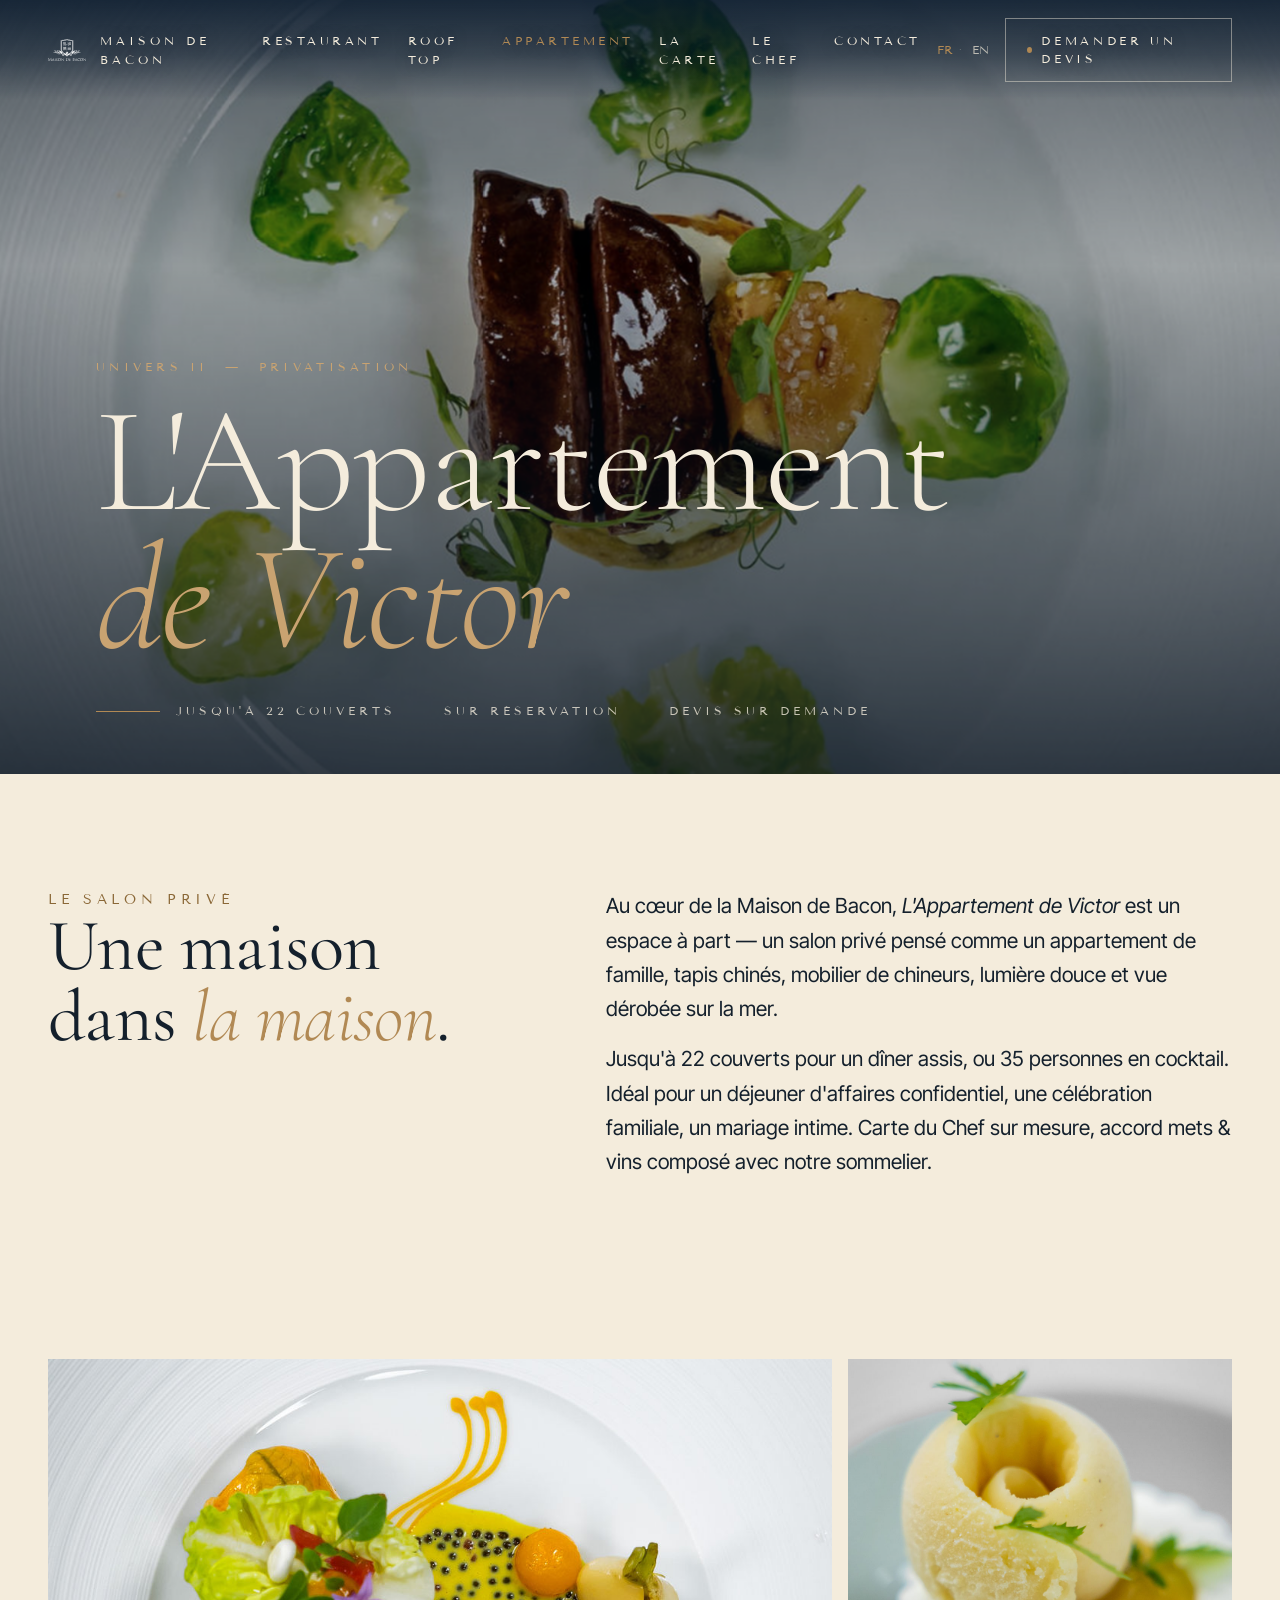
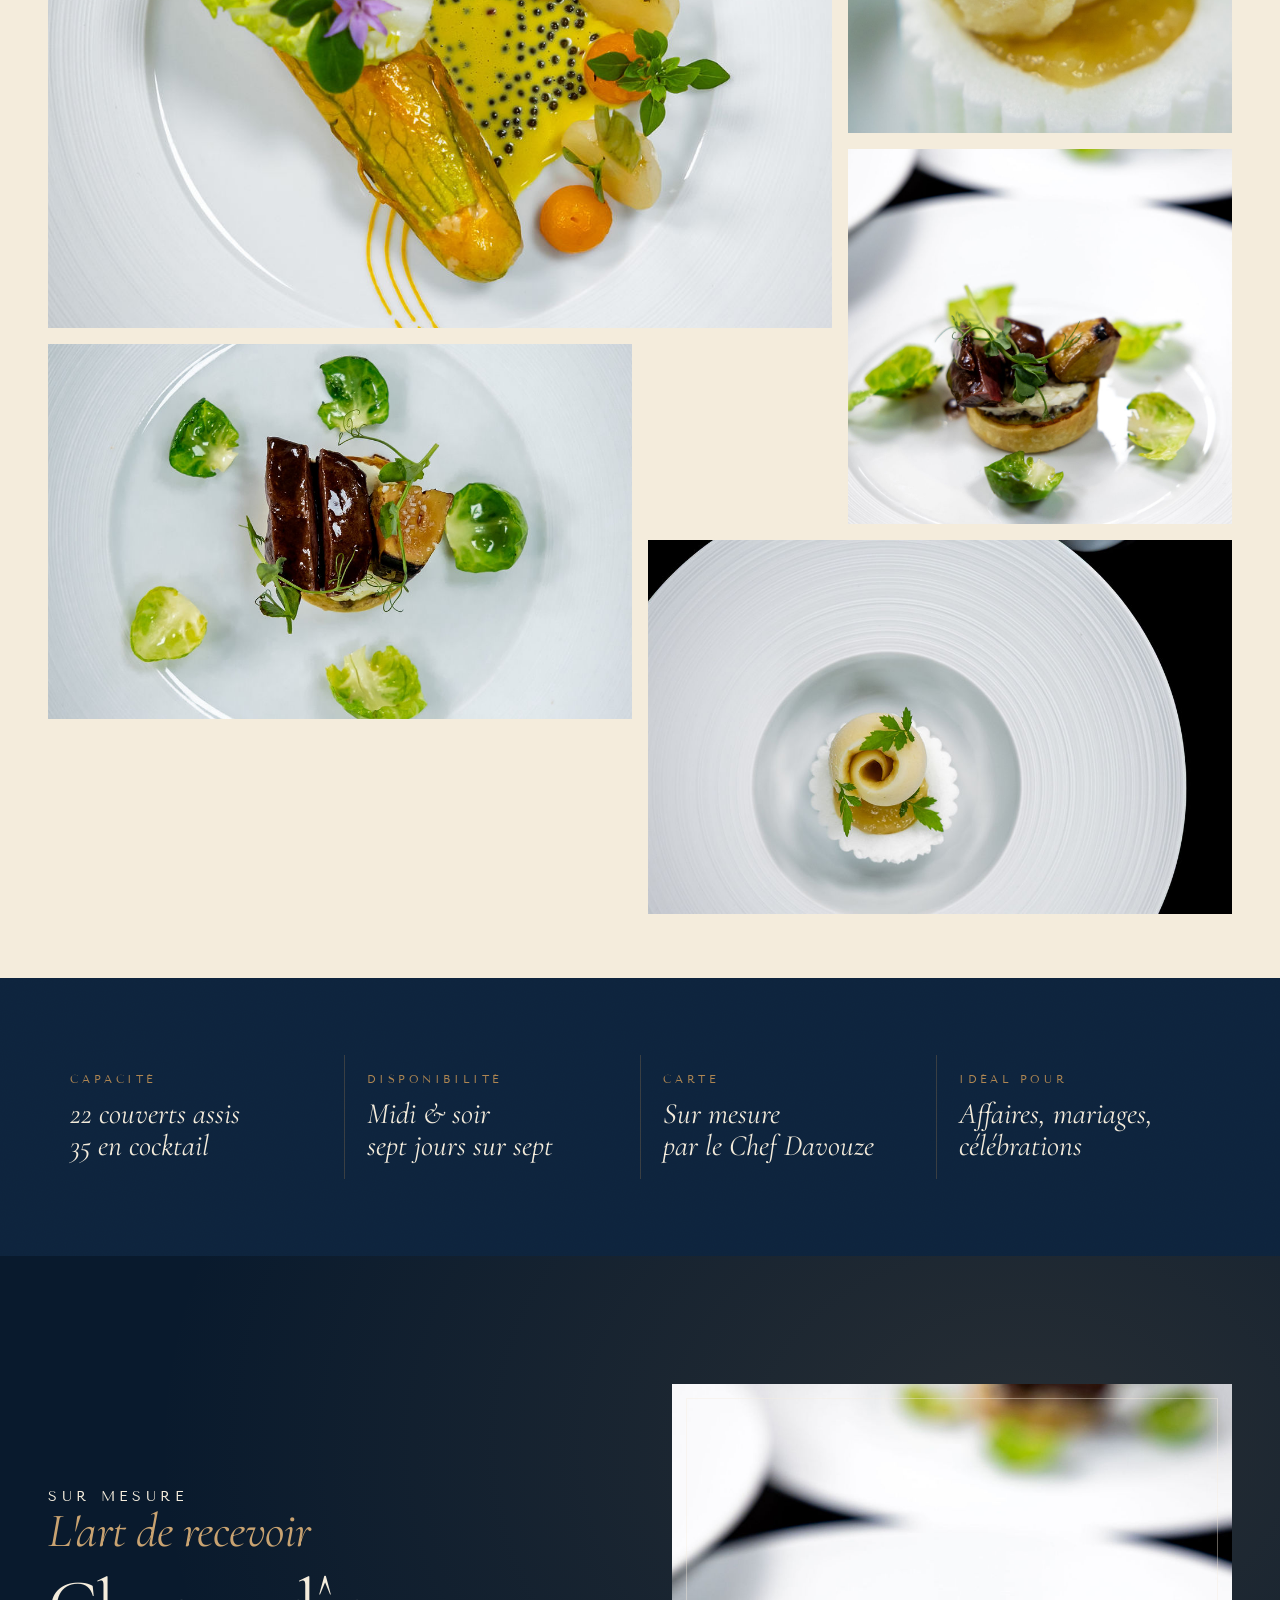
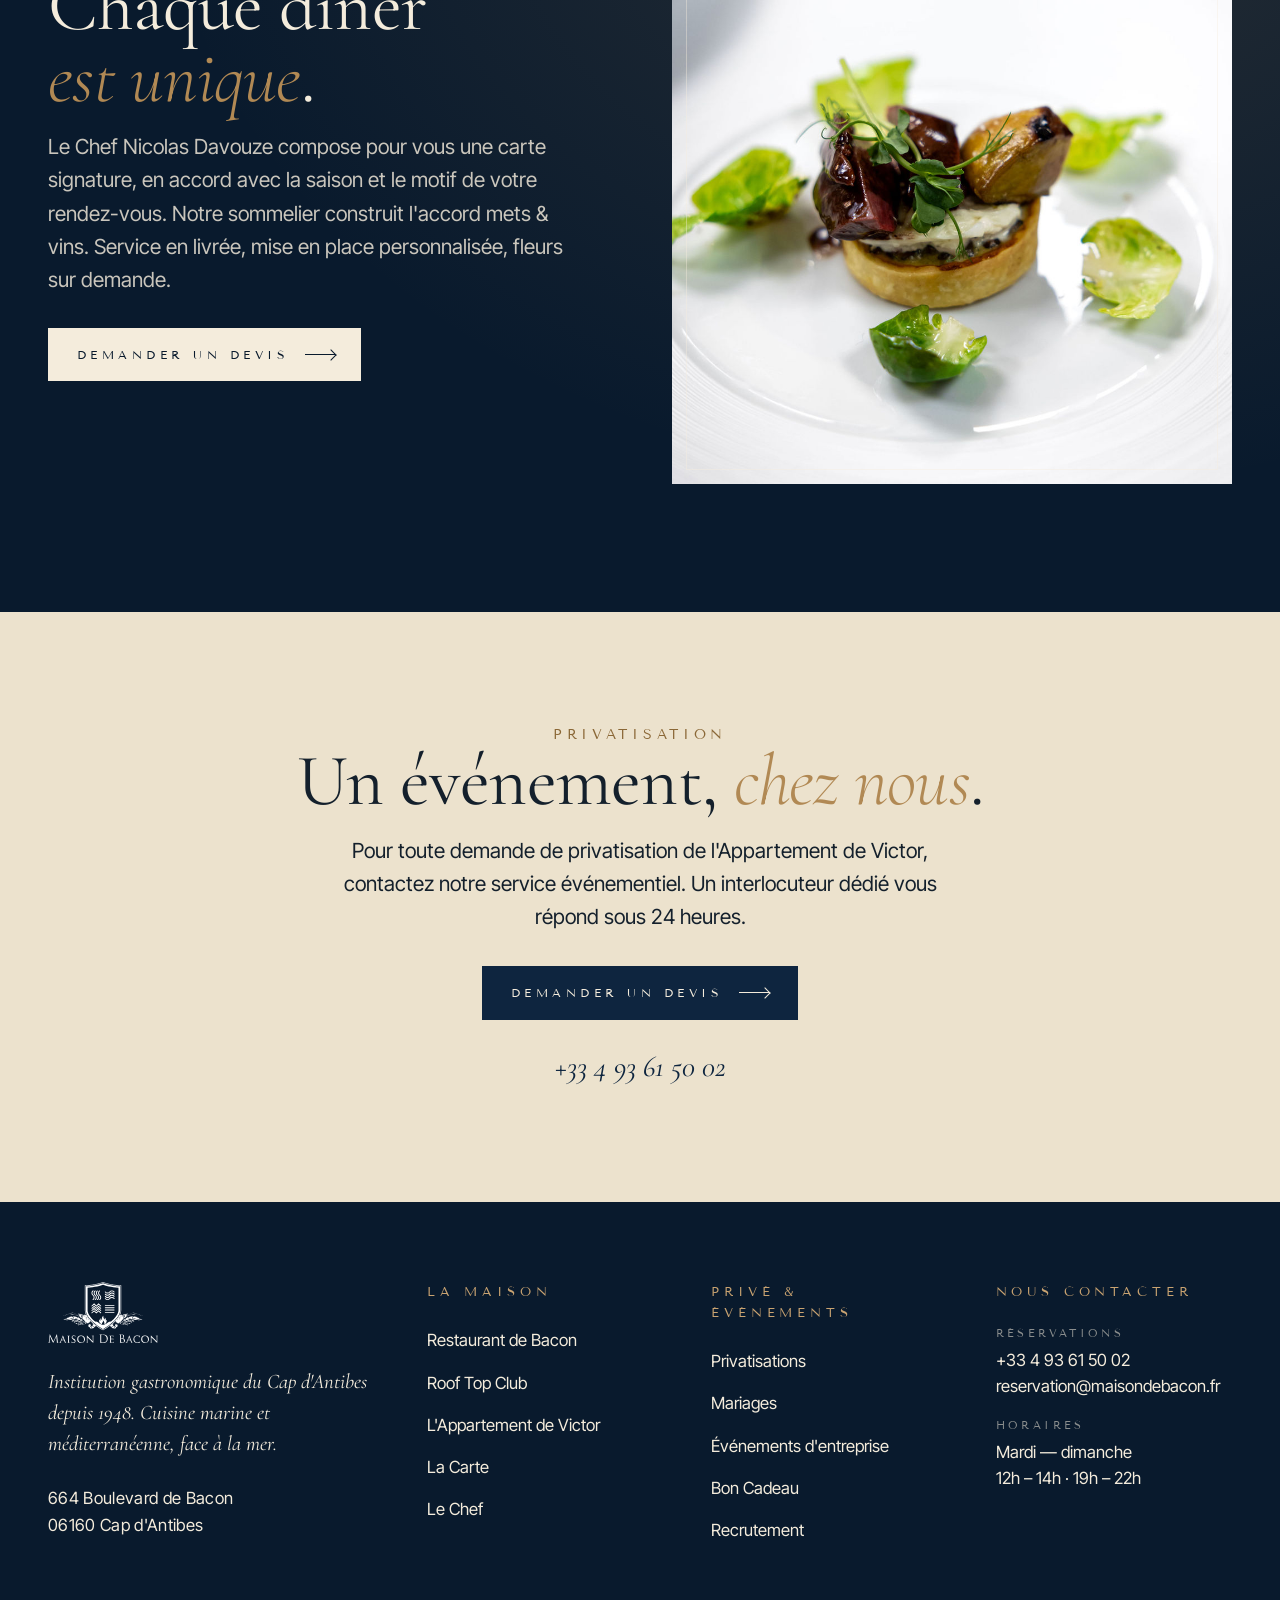
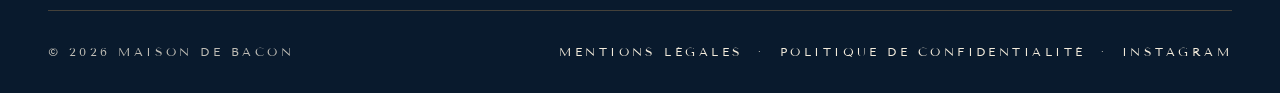
==== appartement.html @ a75fdb64 "Initial commit: Maison de Bacon redesign prototype Five-page static prototype built for the rebuild " ====
<!doctype html>
<html lang="fr">
<head>
<meta charset="utf-8">
<meta name="viewport" content="width=device-width, initial-scale=1, viewport-fit=cover">
<title>L'Appartement de Victor — Salon privé · Maison de Bacon · Cap d'Antibes</title>
<meta name="description" content="L'Appartement de Victor. Salon privé de la Maison de Bacon, jusqu'à 22 couverts. Privatisation pour dîners d'affaires, célébrations familiales, mariages intimes. Cap d'Antibes.">
<meta name="theme-color" content="#091a2d">

<link rel="canonical" href="https://maisondebacon.fr/lappartement-de-victor/">

<!-- Schema -->
<script type="application/ld+json">
{
  "@context": "https://schema.org",
  "@type": "EventVenue",
  "name": "L'Appartement de Victor",
  "parentOrganization": { "@type": "Restaurant", "name": "Maison de Bacon" },
  "description": "Salon privé de la Maison de Bacon, jusqu'à 22 couverts.",
  "address": {
    "@type": "PostalAddress",
    "streetAddress": "664 Boulevard de Bacon",
    "addressLocality": "Antibes", "postalCode": "06160", "addressCountry": "FR"
  },
  "telephone": "+33 4 93 61 50 02",
  "url": "https://maisondebacon.fr/lappartement-de-victor/",
  "image": ["https://maisondebacon.fr/assets/img/boyron-3.jpg"],
  "maximumAttendeeCapacity": 22
}
</script>

<link rel="preload" as="image" href="assets/img/boyron-3.jpg" fetchpriority="high">
<link rel="preconnect" href="https://fonts.googleapis.com">
<link rel="preconnect" href="https://fonts.gstatic.com" crossorigin>
<link rel="stylesheet" href="styles.css?v=10">
</head>

<body>

<a class="skip-link" href="#main">Aller au contenu</a>

<header class="nav" data-nav>
  <a href="index.html" class="nav__brand" aria-label="Maison de Bacon — accueil">
    <img src="assets/img/logo-white.svg" alt="" width="38" height="22">
    <span class="nav__brand-mark">Maison de Bacon</span>
  </a>
  <nav class="nav__menu" aria-label="Navigation principale">
    <a href="restaurant.html">Restaurant</a>
    <a href="rooftop.html">Roof Top</a>
    <a href="appartement.html" aria-current="page" style="color:var(--gold)">Appartement</a>
    <a href="menu.html">La Carte</a>
    <a href="index.html#chef">Le Chef</a>
    <a href="index.html#contact">Contact</a>
  </nav>
  <div style="display:flex;align-items:center;gap:1rem;">
    <div class="nav__lang" role="group" aria-label="Langue">
      <button aria-current="true">FR</button><span>·</span><button>EN</button>
    </div>
    <a href="#reserver" class="nav__cta">Demander un devis</a>
    <button class="nav__burger" data-burger aria-label="Ouvrir le menu" aria-expanded="false">
      <span></span><span></span><span></span>
    </button>
  </div>
</header>

<aside class="mobile-panel" data-mobile-panel aria-hidden="true">
  <div class="mobile-panel__head">
    <img src="assets/img/logo-white.svg" alt="Maison de Bacon" width="56">
    <button class="mobile-panel__close" data-mobile-close aria-label="Fermer">Fermer ✕</button>
  </div>
  <nav class="mobile-panel__menu">
    <a href="restaurant.html">Restaurant</a>
    <a href="rooftop.html">Roof Top</a>
    <a href="appartement.html">Appartement</a>
    <a href="menu.html">La Carte</a>
    <a href="index.html#chef">Le Chef</a>
    <a href="index.html#contact">Contact</a>
  </nav>
  <div class="mobile-panel__foot">
    664 Bd de Bacon · Cap d'Antibes<br>
    <a href="tel:+33493615002">+33 4 93 61 50 02</a>
  </div>
</aside>

<main id="main">

<!-- ============================================================
     VENUE HERO
     ============================================================ -->
<section class="venue-hero">
  <div class="venue-hero__media" style="background-image:url('assets/img/boyron-3.jpg')" role="presentation"></div>

  <div class="wrap venue-hero__inner">
    <p class="venue-hero__index reveal">Univers II &nbsp;—&nbsp; Privatisation</p>
    <h1 class="venue-hero__title reveal reveal--delay-1">
      L'Appartement<br><em>de Victor</em>
    </h1>
    <div class="venue-hero__row reveal reveal--delay-2">
      <span><span class="rule" aria-hidden="true"></span>&nbsp; Jusqu'à 22 couverts</span>
      <span>Sur réservation</span>
      <span>Devis sur demande</span>
    </div>
  </div>
</section>

<!-- ============================================================
     VENUE INTRO
     ============================================================ -->
<section class="venue-intro">
  <div class="wrap">
    <div class="venue-intro__grid">
      <div class="reveal">
        <p class="eyebrow">Le salon privé</p>
        <h2 class="venue-intro__title display">
          Une maison<br>dans <em>la maison</em>.
        </h2>
      </div>
      <div class="venue-intro__copy reveal reveal--delay-1">
        <p>
          Au cœur de la Maison de Bacon, <em>L'Appartement de Victor</em> est un
          espace à part — un salon privé pensé comme un appartement de famille,
          tapis chinés, mobilier de chineurs, lumière douce et vue dérobée sur
          la mer.
        </p>
        <p>
          Jusqu'à 22 couverts pour un dîner assis, ou 35 personnes en cocktail.
          Idéal pour un déjeuner d'affaires confidentiel, une célébration
          familiale, un mariage intime. Carte du Chef sur mesure, accord mets &amp;
          vins composé avec notre sommelier.
        </p>
      </div>
    </div>
  </div>
</section>

<!-- ============================================================
     GALLERY
     ============================================================ -->
<section class="venue-gallery">
  <div class="wrap">
    <div class="venue-gallery__grid">
      <figure class="g-1 reveal">
        <img src="assets/img/boyron-2.jpg" alt="Salon privé — table dressée" loading="lazy">
      </figure>
      <figure class="g-2 reveal reveal--delay-1">
        <img src="assets/img/boyron-6.jpg" alt="Détail de service" loading="lazy">
      </figure>
      <figure class="g-3 reveal reveal--delay-2">
        <img src="assets/img/boyron-4.jpg" alt="Dressage signature" loading="lazy">
      </figure>
      <figure class="g-4 reveal reveal--delay-1">
        <img src="assets/img/boyron-3.jpg" alt="Salle de l'Appartement de Victor" loading="lazy">
      </figure>
      <figure class="g-5 reveal reveal--delay-2">
        <img src="assets/img/boyron-5.jpg" alt="Détail de table" loading="lazy">
      </figure>
    </div>
  </div>
</section>

<!-- ============================================================
     FACTS
     ============================================================ -->
<section class="venue-facts grain">
  <div class="wrap">
    <div class="venue-facts__grid">
      <div class="fact reveal">
        <p class="fact__label">Capacité</p>
        <p class="fact__value">22 couverts assis<br>35 en cocktail</p>
      </div>
      <div class="fact reveal reveal--delay-1">
        <p class="fact__label">Disponibilité</p>
        <p class="fact__value">Midi &amp; soir<br>sept jours sur sept</p>
      </div>
      <div class="fact reveal reveal--delay-2">
        <p class="fact__label">Carte</p>
        <p class="fact__value">Sur mesure<br>par le Chef Davouze</p>
      </div>
      <div class="fact reveal reveal--delay-3">
        <p class="fact__label">Idéal pour</p>
        <p class="fact__value">Affaires, mariages,<br>célébrations</p>
      </div>
    </div>
  </div>
</section>

<!-- ============================================================
     EDITORIAL — services privés
     ============================================================ -->
<section class="event section-pad">
  <div class="wrap event__inner">
    <div class="reveal">
      <p class="eyebrow eyebrow--cream">Sur mesure</p>
      <p class="event__date display">L'art de recevoir</p>
      <h2 class="event__title display">
        Chaque dîner<br><em>est unique</em>.
      </h2>
      <p class="event__lede">
        Le Chef Nicolas Davouze compose pour vous une carte signature, en accord
        avec la saison et le motif de votre rendez-vous. Notre sommelier construit
        l'accord mets &amp; vins. Service en livrée, mise en place personnalisée,
        fleurs sur demande.
      </p>
      <p style="margin-top:2rem">
        <a href="#reserver" class="hero__cta" style="background:var(--cream); color:var(--navy-deep)">
          Demander un devis
          <span class="hero__cta-arrow"></span>
        </a>
      </p>
    </div>
    <figure class="event__media reveal reveal--delay-2">
      <img src="assets/img/boyron-4.jpg" alt="Service signature de l'Appartement de Victor" loading="lazy">
    </figure>
  </div>
</section>

<!-- ============================================================
     RESERVE / EVENT
     ============================================================ -->
<section class="book" id="reserver">
  <div class="wrap reveal">
    <p class="eyebrow">Privatisation</p>
    <h2 class="book__title display">Un événement, <em>chez nous</em>.</h2>
    <p class="book__lede">
      Pour toute demande de privatisation de l'Appartement de Victor, contactez
      notre service événementiel. Un interlocuteur dédié vous répond sous 24 heures.
    </p>
    <a class="book__cta" href="mailto:event@maisondebacon.fr">
      Demander un devis
      <span class="hero__cta-arrow"></span>
    </a>
    <p class="book__phone"><a href="tel:+33493615002">+33 4 93 61 50 02</a></p>
  </div>
</section>

</main>

<footer class="footer">
  <div class="wrap">
    <div class="footer__top">
      <div class="footer__brand">
        <img src="assets/img/logo-white.svg" alt="Maison de Bacon">
        <p class="footer__intro">
          Institution gastronomique du Cap d'Antibes depuis 1948.
          Cuisine marine et méditerranéenne, face à la mer.
        </p>
        <address class="footer__brand-address">
          664 Boulevard de Bacon<br>
          06160 Cap d'Antibes
        </address>
      </div>
      <div>
        <p class="footer__h">La Maison</p>
        <ul class="footer__list">
          <li><a href="restaurant.html">Restaurant de Bacon</a></li>
          <li><a href="rooftop.html">Roof Top Club</a></li>
          <li><a href="appartement.html">L'Appartement de Victor</a></li>
          <li><a href="menu.html">La Carte</a></li>
          <li><a href="index.html#chef">Le Chef</a></li>
        </ul>
      </div>
      <div>
        <p class="footer__h">Privé &amp; Événements</p>
        <ul class="footer__list">
          <li><a href="appartement.html">Privatisations</a></li>
          <li><a href="appartement.html">Mariages</a></li>
          <li><a href="appartement.html">Événements d'entreprise</a></li>
          <li><a href="#">Bon Cadeau</a></li>
          <li><a href="#">Recrutement</a></li>
        </ul>
      </div>
      <div class="footer__contact">
        <p class="footer__h">Nous Contacter</p>
        <div class="footer__contact-row">
          <p class="footer__contact-label">Réservations</p>
          <p class="footer__contact-value">
            <a href="tel:+33493615002">+33 4 93 61 50 02</a><br>
            <a href="mailto:reservation@maisondebacon.fr">reservation@maisondebacon.fr</a>
          </p>
        </div>
        <div class="footer__contact-row">
          <p class="footer__contact-label">Horaires</p>
          <p class="footer__contact-value">Mardi — dimanche<br>12h – 14h · 19h – 22h</p>
        </div>
      </div>
    </div>
    <div class="footer__bottom">
      <span>© <span data-year>2026</span> Maison de Bacon</span>
      <span>
        <a href="#">Mentions légales</a> &nbsp;·&nbsp;
        <a href="#">Politique de confidentialité</a> &nbsp;·&nbsp;
        <a href="https://www.instagram.com/maisondebacon/" target="_blank" rel="noopener">Instagram</a>
      </span>
    </div>
  </div>
</footer>

<script src="app.js" defer></script>
</body>
</html>
---- styles.css ----
/* ============================================================
   Maison de Bacon — redesign prototype
   Design language: Mediterranean grand-hotel editorial.
   Pulled directly from the heraldic logo:
   navy field, brass-gold heraldic line-art, cream paper,
   coral-rouge accent borrowed from the Provençal sun.
   ============================================================ */

@import url("https://fonts.googleapis.com/css2?family=Cormorant+Garamond:ital,wght@0,300;0,400;0,500;0,600;1,300;1,400;1,500&family=Tenor+Sans&family=Inter+Tight:wght@300;400;500;600&display=swap");

:root {
  /* palette */
  --navy:        #0e253f;        /* shield field */
  --navy-deep:   #091a2d;        /* nav, footer */
  --navy-soft:   #1a3656;        /* hover/borders */
  --cream:       #f4ecdc;        /* warm cream paper */
  --cream-warm:  #ece2cd;        /* slight ivory */
  --bone:        #e6dac0;        /* aged paper */
  --gold:        #b18954;        /* heraldic brass */
  --gold-bright: #c9a371;
  --gold-deep:   #8a6736;        /* darker — for use on cream backgrounds */
  --coral:       #b8463b;        /* sun-faded provençal red */
  --ink:         #14202c;
  --rule:        rgba(177, 137, 84, 0.32);
  --rule-soft:   rgba(177, 137, 84, 0.18);

  /* type */
  --display:    "Cormorant Garamond", "Times New Roman", serif;
  --eyebrow:    "Tenor Sans", "Optima", serif;
  --body:       "Inter Tight", "Helvetica Neue", system-ui, sans-serif;

  /* scale */
  --step--1: clamp(0.78rem, 0.74rem + 0.2vw, 0.86rem);
  --step-0:  clamp(0.95rem, 0.88rem + 0.3vw, 1.05rem);
  --step-1:  clamp(1.1rem, 1rem + 0.5vw, 1.3rem);
  --step-2:  clamp(1.4rem, 1.15rem + 1vw, 1.85rem);
  --step-3:  clamp(2rem, 1.5rem + 2vw, 3rem);
  --step-4:  clamp(2.6rem, 2rem + 3.2vw, 4.6rem);
  --step-5:  clamp(3.4rem, 2.5rem + 5vw, 7rem);
  --step-6:  clamp(4.5rem, 3rem + 8vw, 10rem);

  /* layout */
  --gutter: clamp(1.25rem, 4vw, 3rem);
  --maxw:   1320px;

  /* motion */
  --ease:   cubic-bezier(.2, .7, .2, 1);
}

/* ---------- reset ---------- */
*, *::before, *::after { box-sizing: border-box; }
* { margin: 0; padding: 0; }
html { -webkit-text-size-adjust: 100%; scroll-behavior: smooth; }
body {
  font-family: var(--body);
  font-weight: 400;
  font-size: var(--step-0);
  line-height: 1.55;
  color: var(--ink);
  background: var(--cream);
  -webkit-font-smoothing: antialiased;
  text-rendering: optimizeLegibility;
  overflow-x: hidden;
}
img, svg, video { display: block; max-width: 100%; height: auto; }
a { color: inherit; text-decoration: none; }
button { font: inherit; color: inherit; background: none; border: 0; cursor: pointer; }
ul, ol { list-style: none; }

/* selection */
::selection { background: var(--navy); color: var(--cream); }

/* ---------- helpers ---------- */
.wrap { width: 100%; max-width: var(--maxw); margin: 0 auto; padding-inline: var(--gutter); }
.eyebrow {
  font-family: var(--eyebrow);
  font-size: var(--step--1);
  letter-spacing: 0.34em;
  text-transform: uppercase;
  color: var(--gold-deep);
}
.eyebrow--cream { color: var(--cream); }
.display {
  font-family: var(--display);
  font-weight: 400;
  letter-spacing: -0.01em;
  line-height: 0.95;
}
.display em {
  font-style: italic;
  font-weight: 300;
  color: var(--gold);
}
.rule {
  width: 64px; height: 1px;
  background: var(--gold);
  display: inline-block;
  vertical-align: middle;
}
.skip-link {
  position: absolute; left: -9999px;
  padding: 0.5rem 1rem;
  background: var(--navy); color: var(--cream);
}
.skip-link:focus { left: 1rem; top: 1rem; z-index: 999; }

/* paper grain & subtle vignette behind dark sections */
.grain { position: relative; }
.grain::before {
  content: ""; position: absolute; inset: 0;
  background-image: url("data:image/svg+xml;utf8,<svg xmlns='http://www.w3.org/2000/svg' width='240' height='240'><filter id='n'><feTurbulence type='fractalNoise' baseFrequency='0.9' numOctaves='2' stitchTiles='stitch'/><feColorMatrix values='0 0 0 0 0  0 0 0 0 0  0 0 0 0 0  0 0 0 0.55 0'/></filter><rect width='100%' height='100%' filter='url(%23n)' opacity='0.45'/></svg>");
  opacity: 0.18; pointer-events: none; mix-blend-mode: overlay;
}

/* ============================================================
   NAV
   ============================================================ */
.nav {
  position: fixed; inset: 0 0 auto 0; z-index: 50;
  display: flex; align-items: center; justify-content: space-between;
  padding: 1.1rem var(--gutter);
  color: var(--cream);
  text-shadow: 0 1px 14px rgba(9, 26, 45, 0.55);
  transition: background 0.45s var(--ease), backdrop-filter 0.45s var(--ease), padding 0.4s var(--ease);
}
.nav::before {
  content: ""; position: absolute; inset: 0; z-index: -1; pointer-events: none;
  background: linear-gradient(180deg, rgba(9, 26, 45, 0.78) 0%, rgba(9, 26, 45, 0.45) 55%, rgba(9, 26, 45, 0) 100%);
  transition: opacity 0.45s var(--ease);
}
.nav.is-scrolled {
  background: rgba(9, 26, 45, 0.92);
  backdrop-filter: saturate(140%) blur(8px);
  padding-block: 0.7rem;
  border-bottom: 1px solid rgba(177, 137, 84, 0.25);
  text-shadow: none;
}
.nav.is-scrolled::before { opacity: 0; }
.nav__brand {
  display: flex; align-items: center; gap: 0.85rem;
  letter-spacing: 0.32em;
  font-family: var(--eyebrow);
  font-size: 0.78rem;
  text-transform: uppercase;
}
.nav__brand img { width: 38px; height: auto; }
.nav__brand-mark { display: none; }
@media (min-width: 720px) { .nav__brand-mark { display: inline; } }
.nav__menu {
  display: none; gap: clamp(1.2rem, 2vw, 2rem);
  font-family: var(--eyebrow); font-size: 0.78rem;
  letter-spacing: 0.28em; text-transform: uppercase;
}
@media (min-width: 980px) { .nav__menu { display: flex; } }
.nav__menu a {
  position: relative; padding-block: 4px;
  transition: color 0.3s var(--ease);
}
.nav__menu a::after {
  content: ""; position: absolute; left: 50%; bottom: -2px;
  width: 0; height: 1px; background: var(--gold);
  transition: width 0.4s var(--ease), left 0.4s var(--ease);
}
.nav__menu a:hover { color: var(--gold-bright); }
.nav__menu a:hover::after { width: 100%; left: 0; }

.nav__cta {
  display: inline-flex; align-items: center; gap: 0.6rem;
  font-family: var(--eyebrow);
  font-size: 0.72rem;
  letter-spacing: 0.32em; text-transform: uppercase;
  padding: 0.85rem 1.3rem;
  border: 1px solid rgba(244, 236, 220, 0.45);
  color: var(--cream);
  transition: background 0.4s var(--ease), color 0.4s var(--ease), border-color 0.4s var(--ease);
}
.nav__cta::before {
  content: ""; display: inline-block; width: 6px; height: 6px;
  border-radius: 50%; background: var(--gold);
}
.nav__cta:hover { background: var(--gold); color: var(--navy-deep); border-color: var(--gold); }
.nav__cta:hover::before { background: var(--navy-deep); }

.nav__lang {
  display: none; gap: 0.4rem; align-items: center;
  font-family: var(--eyebrow); font-size: 0.72rem;
  letter-spacing: 0.28em; text-transform: uppercase;
  margin-left: 1rem; color: rgba(244,236,220,.7);
}
@media (min-width: 1100px) { .nav__lang { display: flex; } }
.nav__lang button { color: inherit; }
.nav__lang button[aria-current="true"] { color: var(--gold); }
.nav__lang span { opacity: 0.4; }

.nav__burger {
  display: inline-flex; flex-direction: column; gap: 5px;
  width: 28px; padding: 6px;
}
@media (min-width: 980px) { .nav__burger { display: none; } }
.nav__burger span { width: 100%; height: 1px; background: currentColor; }

/* ============================================================
   HERO
   ============================================================ */
.hero {
  position: relative;
  min-height: 100vh; min-height: 100svh;
  background: var(--navy-deep);
  color: var(--cream);
  overflow: hidden;
  display: flex; flex-direction: column; justify-content: flex-end;
  padding: 0 var(--gutter) clamp(2rem, 6vh, 5rem);
}
.hero__media {
  position: absolute; inset: 0;
  background-image: url("assets/img/hero-terrace.jpg");
  background-size: cover;
  background-position: center 40%;
  filter: saturate(0.92) contrast(1.02) brightness(0.78);
  transform: scale(1.06);
  animation: heroBreath 18s var(--ease) both;
}
.hero__media::after {
  content: ""; position: absolute; inset: 0;
  background:
    linear-gradient(180deg, rgba(9,26,45,0.55) 0%, rgba(9,26,45,0.05) 28%, rgba(9,26,45,0.0) 50%, rgba(9,26,45,0.65) 100%),
    linear-gradient(90deg, rgba(9,26,45,0.5), rgba(9,26,45,0));
}
@keyframes heroBreath { from { transform: scale(1.16); } to { transform: scale(1.04); } }

.hero__topline {
  position: absolute; top: clamp(6rem, 14vh, 9rem); left: var(--gutter); right: var(--gutter);
  display: flex; align-items: center; justify-content: space-between;
  font-family: var(--eyebrow);
  font-size: 0.72rem; letter-spacing: 0.34em; text-transform: uppercase;
  color: rgba(244,236,220,0.7);
}
.hero__topline span { display: inline-flex; align-items: center; gap: 0.7rem; }
.hero__topline-dot { width: 6px; height: 6px; border-radius: 50%; background: var(--gold); }

.hero__inner {
  position: relative; z-index: 2;
  display: grid;
  gap: clamp(2rem, 6vh, 4rem);
  padding-bottom: clamp(2rem, 8vh, 6rem);
}
.hero__shield {
  position: absolute; top: 50%; left: 50%;
  transform: translate(-50%, -55%);
  width: clamp(200px, 28vw, 360px);
  opacity: 0.18; pointer-events: none;
  mix-blend-mode: screen;
}
.hero__title {
  font-family: var(--display);
  font-weight: 300;
  font-size: var(--step-6);
  line-height: 0.92;
  letter-spacing: -0.015em;
  max-width: 14ch;
}
.hero__title em {
  font-style: italic; font-weight: 300; color: var(--gold-bright);
  display: block;
}
.hero__tagline {
  display: flex; flex-wrap: wrap; align-items: center; gap: 0.9rem;
  font-family: var(--eyebrow);
  font-size: var(--step--1);
  letter-spacing: 0.32em; text-transform: uppercase;
  color: var(--cream);
}
.hero__bottom {
  display: grid; gap: 2rem;
  grid-template-columns: 1fr;
  align-items: end;
}
@media (min-width: 820px) {
  .hero__bottom { grid-template-columns: 1fr auto; }
}
.hero__lede {
  max-width: 36ch;
  font-family: var(--display);
  font-style: italic;
  font-weight: 300;
  font-size: var(--step-1);
  line-height: 1.45;
  color: rgba(244, 236, 220, 0.86);
}
.hero__cta {
  display: inline-flex; align-items: center; gap: 1rem;
  padding: 1.05rem 1.6rem 1.05rem 1.8rem;
  background: var(--gold);
  color: var(--navy-deep);
  font-family: var(--eyebrow);
  font-size: 0.78rem; letter-spacing: 0.36em; text-transform: uppercase;
  position: relative; isolation: isolate;
  transition: transform 0.5s var(--ease);
}
.hero__cta::before {
  content: ""; position: absolute; inset: 0; background: var(--cream);
  z-index: -1; transform: scaleX(0); transform-origin: right center;
  transition: transform 0.55s var(--ease);
}
.hero__cta:hover { transform: translateY(-2px); }
.hero__cta:hover::before { transform: scaleX(1); transform-origin: left center; }
.hero__cta-arrow {
  width: 30px; height: 1px; background: currentColor; position: relative;
}
.hero__cta-arrow::after {
  content: ""; position: absolute; right: 0; top: -3px;
  width: 8px; height: 8px;
  border-top: 1px solid currentColor; border-right: 1px solid currentColor;
  transform: rotate(45deg);
}

.hero__scroll {
  position: absolute; bottom: 1.5rem; left: 50%;
  transform: translateX(-50%);
  font-family: var(--eyebrow); font-size: 0.68rem; letter-spacing: 0.4em;
  text-transform: uppercase; color: rgba(244,236,220,0.55);
  display: inline-flex; flex-direction: column; align-items: center; gap: 0.6rem;
}
.hero__scroll-line { width: 1px; height: 40px; background: currentColor; animation: scrollPulse 2.4s var(--ease) infinite; transform-origin: top; }
@keyframes scrollPulse { 0% { transform: scaleY(0); } 50% { transform: scaleY(1); } 100% { transform: scaleY(0); transform-origin: bottom; } }

/* ============================================================
   STAGGERED ENTRANCE
   ============================================================ */
.reveal { opacity: 0; transform: translateY(28px); transition: opacity 1s var(--ease), transform 1s var(--ease); }
.reveal.is-in { opacity: 1; transform: none; }
.reveal--delay-1 { transition-delay: 0.08s; }
.reveal--delay-2 { transition-delay: 0.18s; }
.reveal--delay-3 { transition-delay: 0.28s; }
.reveal--delay-4 { transition-delay: 0.38s; }

/* ============================================================
   SECTION SHELL & DECOR
   ============================================================ */
section { position: relative; }
.section-pad { padding-block: clamp(4rem, 10vw, 9rem); }
.section-pad--tight { padding-block: clamp(3rem, 7vw, 6rem); }

.section-head {
  display: grid; gap: 1.4rem;
  grid-template-columns: 1fr;
  margin-bottom: clamp(2rem, 5vw, 4rem);
}
@media (min-width: 880px) {
  .section-head { grid-template-columns: 1fr 1.6fr; gap: 3rem; align-items: end; }
}
.section-head__title {
  font-family: var(--display);
  font-weight: 400;
  font-size: var(--step-4);
  line-height: 1;
  letter-spacing: -0.012em;
  color: var(--navy);
}
.section-head__title em { font-style: italic; font-weight: 300; color: var(--gold); }
.section-head__lede {
  max-width: 50ch;
  color: var(--ink);
  font-size: var(--step-1);
  line-height: 1.55;
}
.section-head__lede em { font-style: italic; color: var(--gold); }

/* heraldic divider — used between sections */
.divider {
  display: flex; align-items: center; justify-content: center;
  gap: 1.2rem;
  margin: 0 auto;
  color: var(--gold);
  opacity: 0.85;
}
.divider::before, .divider::after {
  content: ""; height: 1px; flex: 1; max-width: 220px;
  background: linear-gradient(90deg, transparent, currentColor 60%, transparent);
}
.divider svg { width: 36px; height: auto; }

/* ============================================================
   PROLOGUE / INTRO BLOCK
   ============================================================ */
.prologue { background: var(--cream); color: var(--navy); }
.prologue__grid {
  display: grid;
  gap: clamp(2rem, 6vw, 5rem);
  grid-template-columns: 1fr;
}
@media (min-width: 980px) {
  .prologue__grid { grid-template-columns: 1.05fr 1fr; align-items: center; }
}
.prologue__copy { max-width: 56ch; }
.prologue__copy p {
  font-size: var(--step-1);
  line-height: 1.65;
  color: rgba(20, 32, 44, 0.86);
  margin-block: 1rem;
}
.prologue__copy p:first-of-type::first-letter {
  font-family: var(--display);
  font-style: italic;
  font-weight: 400;
  font-size: 4.4em;
  float: left;
  line-height: 0.85;
  padding: 0.18em 0.18em 0 0;
  color: var(--gold);
}
.prologue__media {
  position: relative;
  aspect-ratio: 4 / 5;
  overflow: hidden;
}
.prologue__media img {
  width: 100%; height: 100%; object-fit: cover;
  transition: transform 1.4s var(--ease);
}
.prologue__media:hover img { transform: scale(1.04); }
.prologue__media::before {
  content: ""; position: absolute; inset: 14px;
  border: 1px solid rgba(244, 236, 220, 0.55);
  z-index: 2; pointer-events: none;
}
.prologue__caption {
  position: absolute; left: 18px; bottom: 18px; z-index: 3;
  background: rgba(14, 37, 63, 0.78);
  color: var(--cream);
  padding: 0.55rem 0.85rem;
  font-family: var(--eyebrow);
  font-size: 0.7rem; letter-spacing: 0.3em; text-transform: uppercase;
}
.prologue__stats {
  margin-top: 2rem;
  display: grid; grid-template-columns: repeat(3, 1fr);
  border-top: 1px solid var(--rule);
}
.prologue__stat {
  padding: 1.5rem 0.5rem 0;
  border-right: 1px solid var(--rule);
}
.prologue__stat:last-child { border-right: 0; }
.prologue__stat-num {
  font-family: var(--display); font-style: italic;
  font-size: var(--step-3); line-height: 1; color: var(--gold);
}
.prologue__stat-label {
  margin-top: 0.4rem;
  font-family: var(--eyebrow);
  font-size: 0.7rem; letter-spacing: 0.28em; text-transform: uppercase;
  color: rgba(20,32,44,0.7);
}

/* ============================================================
   VENUES (three universes)
   ============================================================ */
.venues { background: var(--navy); color: var(--cream); }
.venues .section-head__title { color: var(--cream); }
.venues .section-head__lede { color: rgba(244,236,220,0.78); }

.venues__grid {
  display: grid;
  grid-template-columns: 1fr;
  gap: clamp(1.25rem, 2vw, 1.6rem);
}
@media (min-width: 760px) { .venues__grid { grid-template-columns: repeat(3, 1fr); } }

.venue-card {
  position: relative;
  display: block;
  aspect-ratio: 3 / 4;
  overflow: hidden;
  isolation: isolate;
  border: 1px solid rgba(177, 137, 84, 0.28);
  background: var(--navy-soft);
}
.venue-card__img {
  position: absolute; inset: 0;
  background-size: cover; background-position: center;
  filter: saturate(0.92) brightness(0.78);
  transform: scale(1.04);
  transition: transform 1.4s var(--ease), filter 0.6s var(--ease);
}
.venue-card:hover .venue-card__img { transform: scale(1.1); filter: saturate(1) brightness(0.85); }
.venue-card::before {
  content: ""; position: absolute; inset: 0; z-index: 1;
  background: linear-gradient(180deg, rgba(9,26,45,0.05) 0%, rgba(9,26,45,0.55) 60%, rgba(9,26,45,0.92) 100%);
}
.venue-card__inner {
  position: absolute; inset: 0; z-index: 2;
  display: flex; flex-direction: column; justify-content: space-between;
  padding: 1.3rem;
}
.venue-card__index {
  font-family: var(--eyebrow);
  font-size: 0.7rem; letter-spacing: 0.36em; text-transform: uppercase;
  color: var(--gold-bright);
}
.venue-card__title {
  font-family: var(--display);
  font-weight: 400;
  font-size: var(--step-3);
  line-height: 0.95;
  letter-spacing: -0.01em;
}
.venue-card__title em { font-style: italic; color: var(--gold-bright); }
.venue-card__sub {
  margin-top: 0.7rem;
  font-family: var(--eyebrow);
  font-size: 0.72rem; letter-spacing: 0.32em; text-transform: uppercase;
  color: rgba(244,236,220,0.7);
}
.venue-card__cta {
  margin-top: 1rem;
  display: inline-flex; align-items: center; gap: 0.55rem;
  font-family: var(--eyebrow);
  font-size: 0.72rem; letter-spacing: 0.32em; text-transform: uppercase;
  border-bottom: 1px solid var(--gold);
  padding-bottom: 4px; align-self: flex-start;
  transition: gap 0.4s var(--ease), color 0.4s var(--ease);
}
.venue-card:hover .venue-card__cta { gap: 1.1rem; color: var(--gold-bright); }

/* ============================================================
   CHEF
   ============================================================ */
.chef { background: var(--cream-warm); color: var(--navy); overflow: hidden; }
.chef__grid {
  display: grid; gap: clamp(2rem, 5vw, 4rem);
  grid-template-columns: 1fr;
  align-items: center;
}
@media (min-width: 880px) {
  .chef__grid { grid-template-columns: 0.95fr 1.05fr; }
}
.chef__media {
  position: relative;
  aspect-ratio: 4 / 5;
  background: var(--bone);
}
.chef__media img {
  width: 100%; height: 100%; object-fit: cover;
  filter: saturate(0.95) contrast(1.02);
}
.chef__media::after {
  content: ""; position: absolute; inset: 0;
  border: 1px solid var(--rule);
  transform: translate(20px, 20px);
  z-index: -1;
}
.chef__name {
  font-family: var(--display); font-weight: 400;
  font-size: var(--step-4); line-height: 0.95;
  letter-spacing: -0.012em;
}
.chef__name em { font-style: italic; color: var(--gold); }
.chef__role {
  margin-top: 0.6rem;
  font-family: var(--eyebrow);
  font-size: 0.78rem; letter-spacing: 0.32em; text-transform: uppercase;
  color: var(--gold);
}
.chef__copy { margin-top: 1.4rem; font-size: var(--step-1); line-height: 1.65; max-width: 50ch; }
.chef__copy p + p { margin-top: 1rem; }

.accolades {
  margin-top: 2rem; padding-top: 1.4rem;
  display: grid; grid-template-columns: repeat(2, 1fr); gap: 1.4rem;
  border-top: 1px solid var(--rule);
}
@media (min-width: 600px) { .accolades { grid-template-columns: repeat(4, 1fr); } }
.accolade__num {
  font-family: var(--display); font-style: italic;
  font-size: var(--step-3); line-height: 1; color: var(--gold);
}
.accolade__label {
  margin-top: 0.4rem;
  font-family: var(--eyebrow);
  font-size: 0.66rem; letter-spacing: 0.28em; text-transform: uppercase;
  color: rgba(20,32,44,0.72);
  line-height: 1.4;
}

/* ============================================================
   EVENT FEATURE STRIP
   ============================================================ */
.event {
  background: var(--navy-deep); color: var(--cream);
  position: relative; overflow: hidden;
}
.event::before {
  content: ""; position: absolute; inset: 0;
  background: radial-gradient(ellipse at 80% 20%, rgba(177, 137, 84, 0.18), transparent 60%);
  pointer-events: none;
}
.event__inner {
  display: grid; gap: clamp(2rem, 5vw, 4rem);
  grid-template-columns: 1fr;
  align-items: center;
  position: relative;
}
@media (min-width: 900px) { .event__inner { grid-template-columns: 1fr 1fr; } }
.event__date {
  font-family: var(--display); font-style: italic;
  font-size: var(--step-3); line-height: 1; color: var(--gold-bright);
}
.event__title {
  font-family: var(--display); font-weight: 400;
  font-size: var(--step-4); line-height: 0.98; letter-spacing: -0.01em;
  margin-block: 1rem;
}
.event__lede { color: rgba(244,236,220,0.82); font-size: var(--step-1); line-height: 1.6; max-width: 44ch; }
.event__price {
  margin-top: 1.6rem;
  display: inline-flex; align-items: baseline; gap: 1rem;
  font-family: var(--eyebrow);
  font-size: 0.78rem; letter-spacing: 0.34em; text-transform: uppercase;
  color: rgba(244,236,220,0.7);
}
.event__price b {
  font-family: var(--display); font-style: italic; font-weight: 400;
  font-size: var(--step-3); letter-spacing: 0; text-transform: none;
  color: var(--gold-bright);
}
.event__media { position: relative; aspect-ratio: 4 / 5; overflow: hidden; }
.event__media img { width: 100%; height: 100%; object-fit: cover; transform: scale(1.02); transition: transform 1.4s var(--ease); }
.event__media:hover img { transform: scale(1.1); }
.event__media::after { content: ""; position: absolute; inset: 14px; border: 1px solid rgba(244,236,220,0.4); }

/* ============================================================
   PRESS / ACCOLADE STRIP
   ============================================================ */
.press {
  background: var(--cream);
  border-block: 1px solid var(--rule);
}
.press__row {
  display: flex; flex-direction: column; align-items: center;
  gap: 1.4rem;
  text-align: center;
  font-family: var(--display); font-weight: 400;
  font-size: var(--step-2);
  color: var(--navy);
}
.press__row q { quotes: none; font-style: italic; }
.press__row .press__mark { color: var(--gold); font-style: italic; margin-inline: 0.35em; }
.press__row .press__by { font-style: normal; color: rgba(20, 32, 44, 0.6); }

/* ============================================================
   FOOTER
   ============================================================ */
.footer { background: var(--navy-deep); color: var(--cream); padding-block: 5rem 2rem; }
.footer__top {
  display: grid; gap: 3rem;
  grid-template-columns: 1fr;
  margin-bottom: 4rem;
}
@media (min-width: 760px) { .footer__top { grid-template-columns: 1.4fr 1fr 1fr 1fr; } }

.footer__brand img { width: 110px; opacity: 1; }
.footer__intro {
  margin-top: 1.4rem; max-width: 36ch;
  font-family: var(--display); font-style: italic; font-weight: 400;
  font-size: var(--step-1); line-height: 1.5;
  color: var(--cream);
}
.footer__brand-address {
  display: block;
  margin-top: 1.6rem;
  font-style: normal;
  font-size: var(--step-0);
  line-height: 1.6;
  color: var(--cream);
  letter-spacing: 0.02em;
}

.footer__h {
  font-family: var(--eyebrow);
  font-style: normal;
  font-size: 0.84rem; letter-spacing: 0.36em; text-transform: uppercase;
  color: var(--gold-bright); margin-bottom: 1.4rem;
}
.footer__list { display: grid; gap: 0.7rem; font-size: var(--step-0); color: var(--cream); font-weight: 400; }
.footer__list a {
  display: inline-block; padding-block: 2px;
  border-bottom: 1px solid transparent;
  color: var(--cream);
  transition: border-color 0.3s var(--ease), color 0.3s var(--ease);
}
.footer__list a:hover { border-color: var(--gold-bright); color: var(--gold-bright); }

.footer__contact { font-style: normal; }
.footer__contact-row { margin-bottom: 1.1rem; }
.footer__contact-row:last-child { margin-bottom: 0; }
.footer__contact-label {
  font-family: var(--eyebrow);
  font-size: 0.66rem;
  letter-spacing: 0.32em; text-transform: uppercase;
  color: rgba(244, 236, 220, 0.55);
  margin-bottom: 0.35rem;
}
.footer__contact-value {
  font-size: var(--step-0);
  line-height: 1.55;
  color: var(--cream);
}
.footer__contact-value a {
  color: var(--cream);
  border-bottom: 1px solid transparent;
  transition: color 0.3s var(--ease), border-color 0.3s var(--ease);
}
.footer__contact-value a:hover { color: var(--gold-bright); border-bottom-color: var(--gold-bright); }

.footer__bottom {
  display: flex; flex-wrap: wrap; align-items: center; justify-content: space-between;
  gap: 1rem;
  padding-top: 2rem;
  border-top: 1px solid rgba(177, 137, 84, 0.35);
  font-family: var(--eyebrow); font-size: 0.72rem; letter-spacing: 0.3em; text-transform: uppercase;
  color: rgba(244, 236, 220, 0.78);
}
.footer__bottom a { color: var(--cream); border-bottom: 1px solid transparent; transition: border-color 0.3s var(--ease); }
.footer__bottom a:hover { color: var(--gold-bright); border-color: var(--gold-bright); }

/* ============================================================
   PAGE-SPECIFIC: MENU (letterpress)
   ============================================================ */
.menu-hero {
  background: var(--navy-deep); color: var(--cream);
  padding: clamp(8rem, 18vw, 12rem) var(--gutter) clamp(3rem, 6vw, 5rem);
  position: relative; overflow: hidden;
}
.menu-hero::before {
  content: ""; position: absolute; inset: 0;
  background:
    radial-gradient(ellipse at 50% 0%, rgba(177,137,84,0.18), transparent 55%),
    linear-gradient(180deg, rgba(9, 26, 45, 0) 60%, rgba(9, 26, 45, 0.65));
  pointer-events: none;
}
.menu-hero__inner { position: relative; text-align: center; }
.menu-hero__eyebrow { color: var(--gold); }
.menu-hero__title {
  font-family: var(--display); font-weight: 300; font-style: italic;
  font-size: clamp(3rem, 7vw, 6rem); line-height: 1.05;
  margin: 1rem 0 0.6rem;
  color: var(--cream);
}
.menu-hero__sub {
  font-family: var(--eyebrow);
  font-size: 0.78rem; letter-spacing: 0.34em; text-transform: uppercase;
  color: rgba(244, 236, 220, 0.7);
}
.menu-hero__price {
  margin-top: 2.2rem;
  display: inline-flex; flex-direction: column; align-items: center; gap: 0.4rem;
}
.menu-hero__price b {
  font-family: var(--display); font-style: italic; font-weight: 400;
  font-size: var(--step-5); line-height: 1; color: var(--gold-bright);
}
.menu-hero__price span {
  font-family: var(--eyebrow);
  font-size: 0.7rem; letter-spacing: 0.32em; text-transform: uppercase;
  color: rgba(244, 236, 220, 0.6);
}

.menu-paper {
  background: var(--cream);
  padding-block: clamp(4rem, 8vw, 7rem);
  position: relative;
}
.menu-paper--top { padding-top: clamp(7rem, 14vw, 11rem); }

.menu-intro { text-align: center; margin-bottom: clamp(2rem, 5vw, 3rem); }
.menu-intro__title {
  margin-top: 0.8rem;
  font-family: var(--display); font-weight: 400;
  font-size: var(--step-4); line-height: 1;
  letter-spacing: -0.012em;
  color: var(--navy);
}

.menu-card__head { text-align: center; margin-bottom: 2.4rem; }
.menu-card__title {
  font-family: var(--display); font-weight: 300; font-style: italic;
  font-size: var(--step-3); line-height: 1.05;
  color: var(--navy);
}
.menu-card__sub {
  margin-top: 0.6rem;
  font-family: var(--eyebrow);
  font-size: 0.74rem; letter-spacing: 0.34em; text-transform: uppercase;
  color: rgba(20, 32, 44, 0.65);
}
.menu-card__price {
  margin-top: 1.4rem;
  font-family: var(--display); font-weight: 400; font-style: italic;
  font-size: var(--step-4); line-height: 1;
  color: var(--gold-deep);
}
.menu-card__meta {
  margin-top: 0.5rem;
  font-family: var(--eyebrow);
  font-size: 0.7rem; letter-spacing: 0.32em; text-transform: uppercase;
  color: rgba(20, 32, 44, 0.55);
}
.menu-paper::before {
  content: ""; position: absolute; inset: 0;
  background-image:
    radial-gradient(circle at 0 0, rgba(177,137,84,0.05), transparent 60%),
    radial-gradient(circle at 100% 100%, rgba(184, 70, 59, 0.04), transparent 60%);
  pointer-events: none;
}
.menu-card {
  max-width: 760px; margin: 0 auto;
  background: var(--cream-warm);
  border: 1px solid var(--rule);
  padding: clamp(2rem, 5vw, 4rem) clamp(1.5rem, 5vw, 4rem);
  position: relative;
  box-shadow: 0 30px 60px -30px rgba(14, 37, 63, 0.25);
}
.menu-card::before, .menu-card::after {
  content: ""; position: absolute; left: 18px; right: 18px; height: 1px;
  background: var(--gold); opacity: 0.6;
}
.menu-card::before { top: 18px; }
.menu-card::after { bottom: 18px; }

.menu-tabs {
  display: flex; justify-content: center; gap: 0; flex-wrap: wrap;
  border-bottom: 1px solid var(--rule);
  margin-bottom: 2.4rem;
}
.menu-tabs button {
  font-family: var(--eyebrow);
  font-size: 0.74rem; letter-spacing: 0.32em; text-transform: uppercase;
  padding: 1rem 1.4rem;
  color: rgba(20,32,44,0.6);
  position: relative; transition: color 0.3s var(--ease);
}
.menu-tabs button[aria-selected="true"] { color: var(--navy); }
.menu-tabs button[aria-selected="true"]::after {
  content: ""; position: absolute; left: 0; right: 0; bottom: -1px;
  height: 2px; background: var(--gold);
}
.menu-tabs button:hover { color: var(--navy); }

.menu-section {
  display: grid; gap: 2rem;
}
.menu-section[hidden] { display: none; }

.menu-course-label {
  text-align: center;
  font-family: var(--eyebrow);
  font-size: 0.74rem; letter-spacing: 0.42em; text-transform: uppercase;
  color: var(--gold-deep);
  margin-block: 1rem;
}
.menu-course-label::before, .menu-course-label::after {
  content: "+ + + +"; margin: 0 1rem; color: var(--gold-deep); opacity: 0.55;
  letter-spacing: 0.4em;
}

.dish {
  display: grid; gap: 0.4rem;
  text-align: center;
  padding-block: 0.7rem;
}
.dish__name {
  font-family: var(--eyebrow);
  font-size: 0.92rem;
  letter-spacing: 0.16em;
  text-transform: uppercase;
  color: var(--ink);
  line-height: 1.45;
  font-variant: small-caps;
}
.dish__en {
  font-family: var(--display); font-style: italic; font-weight: 500;
  font-size: var(--step-1); color: var(--gold-deep);
  line-height: 1.4;
}
.dish__or {
  text-align: center;
  font-family: var(--eyebrow);
  font-size: 0.7rem; letter-spacing: 0.34em; text-transform: uppercase;
  color: rgba(20, 32, 44, 0.5);
  margin-block: 0.4rem;
}

.menu-foot {
  margin-top: 3rem; text-align: center;
  font-family: var(--eyebrow);
  font-size: 0.66rem; letter-spacing: 0.34em; text-transform: uppercase;
  color: rgba(20,32,44,0.55);
}
.menu-foot img { width: 64px; margin: 1.2rem auto 0; opacity: 0.5; }

.menu-cta-row {
  margin-top: 3rem; display: flex; flex-wrap: wrap; gap: 1rem; justify-content: center;
}
.btn-ghost {
  display: inline-flex; align-items: center; gap: 0.7rem;
  padding: 1rem 1.5rem;
  border: 1px solid var(--navy);
  color: var(--navy);
  font-family: var(--eyebrow);
  font-size: 0.74rem; letter-spacing: 0.32em; text-transform: uppercase;
  transition: background 0.4s var(--ease), color 0.4s var(--ease);
}
.btn-ghost:hover { background: var(--navy); color: var(--cream); }
.btn-solid {
  display: inline-flex; align-items: center; gap: 0.7rem;
  padding: 1rem 1.6rem;
  background: var(--navy); color: var(--cream);
  font-family: var(--eyebrow);
  font-size: 0.74rem; letter-spacing: 0.32em; text-transform: uppercase;
  transition: background 0.4s var(--ease), color 0.4s var(--ease);
}
.btn-solid:hover { background: var(--gold); color: var(--navy-deep); }

/* ============================================================
   PAGE-SPECIFIC: VENUE
   ============================================================ */
.venue-hero {
  position: relative; min-height: 86vh; min-height: 86svh;
  background: var(--navy-deep);
  display: flex; align-items: flex-end;
  padding: 0 var(--gutter) clamp(2rem, 6vh, 4rem);
  overflow: hidden;
}
.venue-hero__media {
  position: absolute; inset: 0;
  background-size: cover; background-position: center;
  filter: brightness(0.72) saturate(0.92);
  transform: scale(1.05);
  animation: heroBreath 18s var(--ease) both;
}
.venue-hero__media::after {
  content: ""; position: absolute; inset: 0;
  background: linear-gradient(180deg, rgba(9,26,45,0.5) 0%, rgba(9,26,45,0) 35%, rgba(9,26,45,0.78) 100%);
}
.venue-hero__inner { position: relative; z-index: 2; color: var(--cream); width: 100%; }
.venue-hero__index {
  font-family: var(--eyebrow); font-size: 0.74rem;
  letter-spacing: 0.36em; text-transform: uppercase;
  color: var(--gold-bright); margin-bottom: 1rem;
}
.venue-hero__title {
  font-family: var(--display); font-weight: 300;
  font-size: var(--step-6); line-height: 0.92;
  letter-spacing: -0.01em; max-width: 16ch;
}
.venue-hero__title em { font-style: italic; font-weight: 300; color: var(--gold-bright); }
.venue-hero__row {
  margin-top: 2rem; display: grid; grid-template-columns: 1fr; gap: 1rem;
  font-family: var(--eyebrow);
  font-size: 0.78rem; letter-spacing: 0.32em; text-transform: uppercase;
  color: rgba(244,236,220,0.78);
}
@media (min-width: 720px) { .venue-hero__row { grid-template-columns: repeat(3, max-content); gap: 3rem; } }

/* venue intro 2-column */
.venue-intro { background: var(--cream); padding-block: clamp(4rem, 9vw, 8rem); }
.venue-intro__grid {
  display: grid; gap: clamp(2rem, 6vw, 5rem);
  grid-template-columns: 1fr;
}
@media (min-width: 980px) { .venue-intro__grid { grid-template-columns: 1fr 1.3fr; } }
.venue-intro__title {
  font-family: var(--display); font-weight: 400;
  font-size: var(--step-4); line-height: 0.98;
}
.venue-intro__title em { font-style: italic; color: var(--gold); }
.venue-intro__copy { font-size: var(--step-1); line-height: 1.65; max-width: 56ch; }
.venue-intro__copy p + p { margin-top: 1rem; }

/* venue gallery — diagonal/asymmetric */
.venue-gallery { background: var(--cream); padding-block: clamp(2rem, 6vw, 4rem); }
.venue-gallery__grid {
  display: grid; gap: 1rem;
  grid-template-columns: repeat(6, 1fr);
  grid-auto-rows: 14vw;
}
@media (max-width: 760px) {
  .venue-gallery__grid { grid-template-columns: repeat(2, 1fr); grid-auto-rows: 38vw; }
}
.venue-gallery__grid figure {
  overflow: hidden; position: relative;
  background: var(--bone);
}
.venue-gallery__grid img { width: 100%; height: 100%; object-fit: cover; transition: transform 1.4s var(--ease); }
.venue-gallery__grid figure:hover img { transform: scale(1.06); }
.g-1 { grid-column: span 4; grid-row: span 3; }
.g-2 { grid-column: span 2; grid-row: span 2; }
.g-3 { grid-column: span 2; grid-row: span 2; }
.g-4 { grid-column: span 3; grid-row: span 2; }
.g-5 { grid-column: span 3; grid-row: span 2; }
@media (max-width: 760px) {
  .g-1, .g-2, .g-3, .g-4, .g-5 { grid-column: auto; grid-row: auto; }
  .g-1 { grid-column: span 2; grid-row: span 2; }
}

/* venue facts strip */
.venue-facts { background: var(--navy); color: var(--cream); padding-block: clamp(3rem, 6vw, 5rem); }
.venue-facts__grid {
  display: grid; grid-template-columns: 1fr; gap: 1.5rem;
}
@media (min-width: 760px) { .venue-facts__grid { grid-template-columns: repeat(4, 1fr); gap: 0; } }
.fact { padding: 1rem 1.4rem; border-left: 1px solid rgba(177, 137, 84, 0.28); }
.fact:first-child { border-left: 0; }
.fact__label {
  font-family: var(--eyebrow);
  font-size: 0.7rem; letter-spacing: 0.32em; text-transform: uppercase;
  color: var(--gold);
}
.fact__value {
  margin-top: 0.6rem;
  font-family: var(--display); font-style: italic;
  font-size: var(--step-2); line-height: 1.1;
}

/* reservation block */
.book {
  background: var(--cream-warm);
  padding-block: clamp(4rem, 9vw, 7rem);
  text-align: center;
  position: relative; overflow: hidden;
}
.book__title {
  font-family: var(--display); font-weight: 400;
  font-size: var(--step-4); line-height: 1;
  margin-bottom: 1rem;
}
.book__title em { font-style: italic; color: var(--gold); }
.book__lede { max-width: 50ch; margin: 0 auto 2rem; font-size: var(--step-1); line-height: 1.6; }
.book__cta {
  display: inline-flex; align-items: center; gap: 1rem;
  padding: 1.1rem 1.8rem;
  background: var(--navy); color: var(--cream);
  font-family: var(--eyebrow);
  font-size: 0.78rem; letter-spacing: 0.36em; text-transform: uppercase;
  transition: background 0.4s var(--ease);
}
.book__cta:hover { background: var(--gold); color: var(--navy-deep); }
.book__phone {
  margin-top: 1.5rem;
  font-family: var(--display); font-style: italic;
  font-size: var(--step-2); color: var(--navy);
}
.book__phone a:hover { color: var(--gold); }

/* ============================================================
   MOBILE NAV PANEL
   ============================================================ */
.mobile-panel {
  position: fixed; inset: 0; z-index: 60;
  background: var(--navy-deep); color: var(--cream);
  display: flex; flex-direction: column;
  padding: var(--gutter);
  transform: translateY(-100%);
  transition: transform 0.6s var(--ease);
  visibility: hidden;
}
.mobile-panel.is-open { transform: none; visibility: visible; }
.mobile-panel__head { display: flex; justify-content: space-between; align-items: center; }
.mobile-panel__close { font-family: var(--eyebrow); letter-spacing: 0.3em; font-size: 0.72rem; text-transform: uppercase; }
.mobile-panel__menu {
  margin-top: 4rem;
  display: grid; gap: 1.5rem;
  font-family: var(--display); font-style: italic; font-weight: 300;
  font-size: clamp(2rem, 8vw, 4rem); line-height: 1;
}
.mobile-panel__menu a:hover { color: var(--gold); }
.mobile-panel__foot {
  margin-top: auto;
  font-family: var(--eyebrow);
  font-size: 0.74rem; letter-spacing: 0.3em; text-transform: uppercase;
  color: rgba(244,236,220,0.6);
}
.mobile-panel__foot a { color: var(--gold-bright); }

/* ============================================================
   MEDIA QUERIES & MOTION RESPECT
   ============================================================ */
@media (prefers-reduced-motion: reduce) {
  *, *::before, *::after { animation: none !important; transition: none !important; }
  .reveal { opacity: 1; transform: none; }
}

@media print {
  .nav, .footer, .hero__scroll, .menu-cta-row, .nav__cta { display: none !important; }
  body { background: white; color: black; }
  .menu-card { box-shadow: none; border: 1px solid #888; }
}
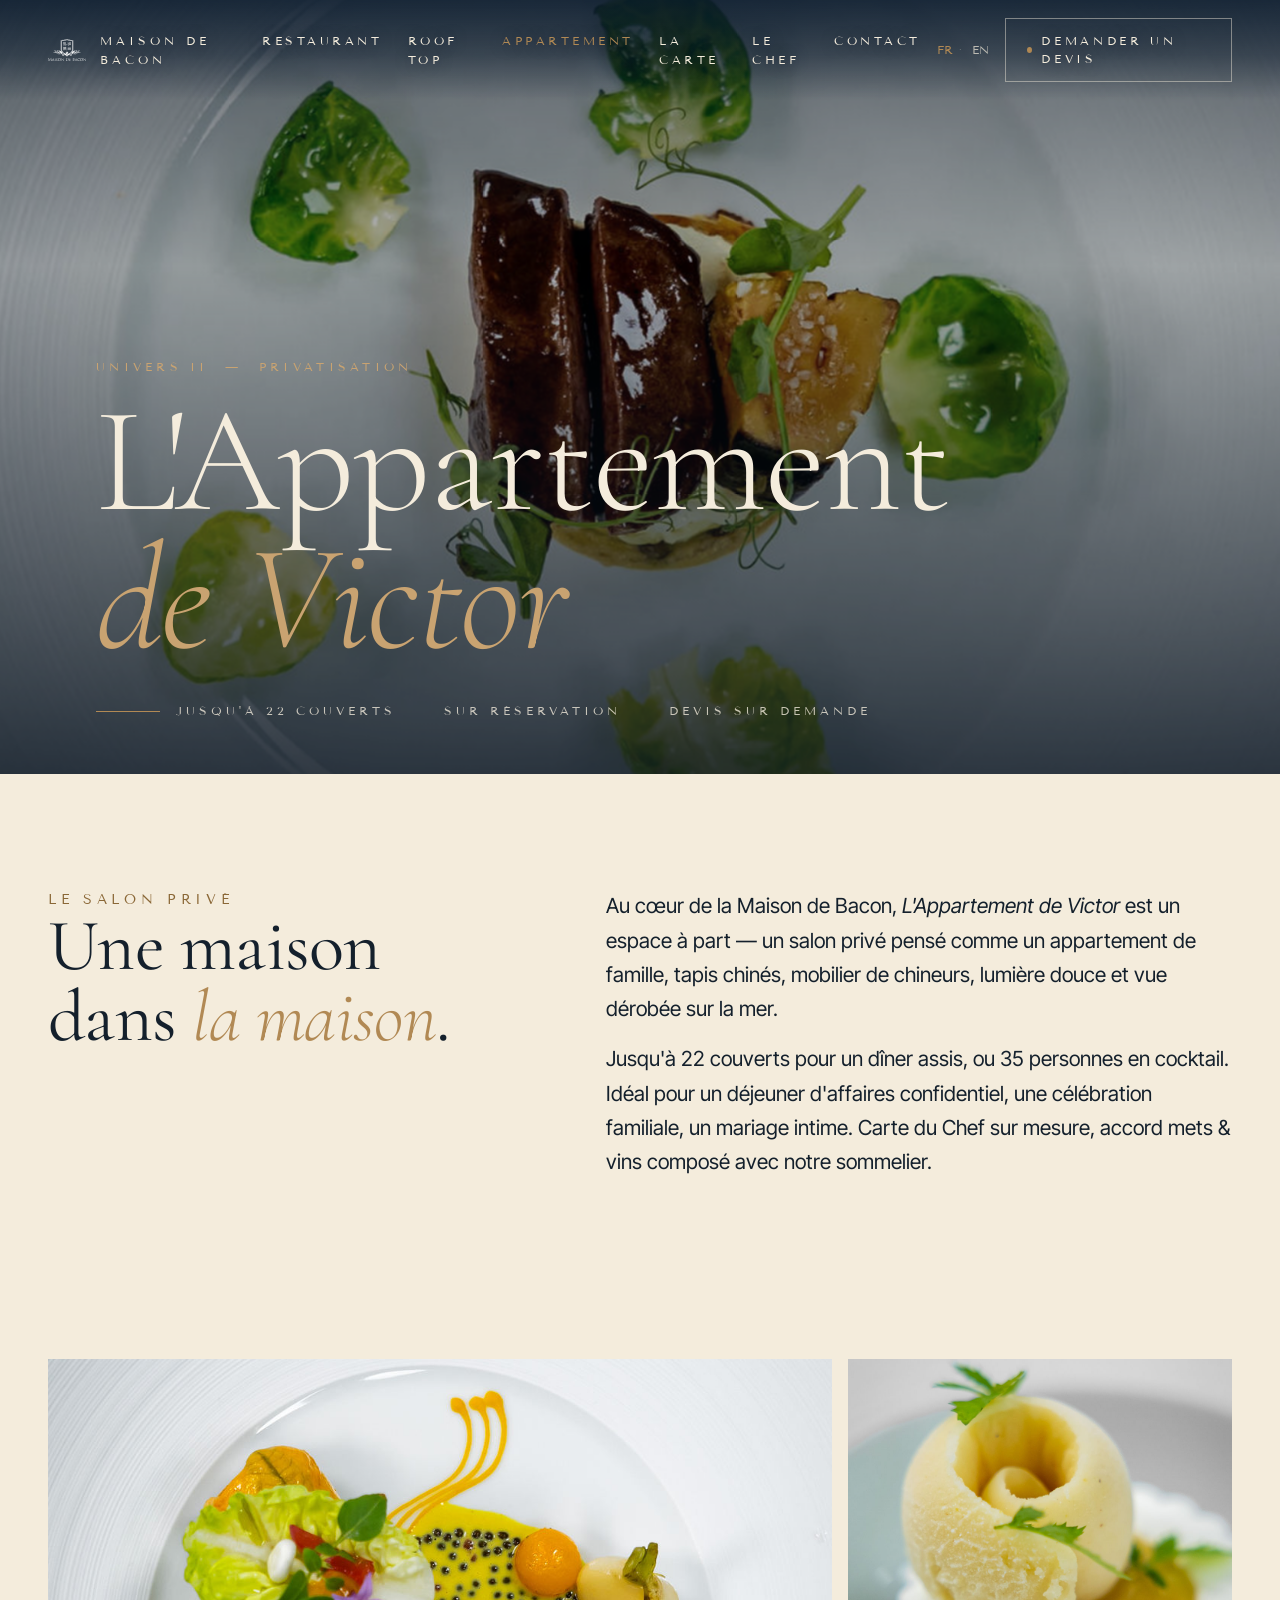
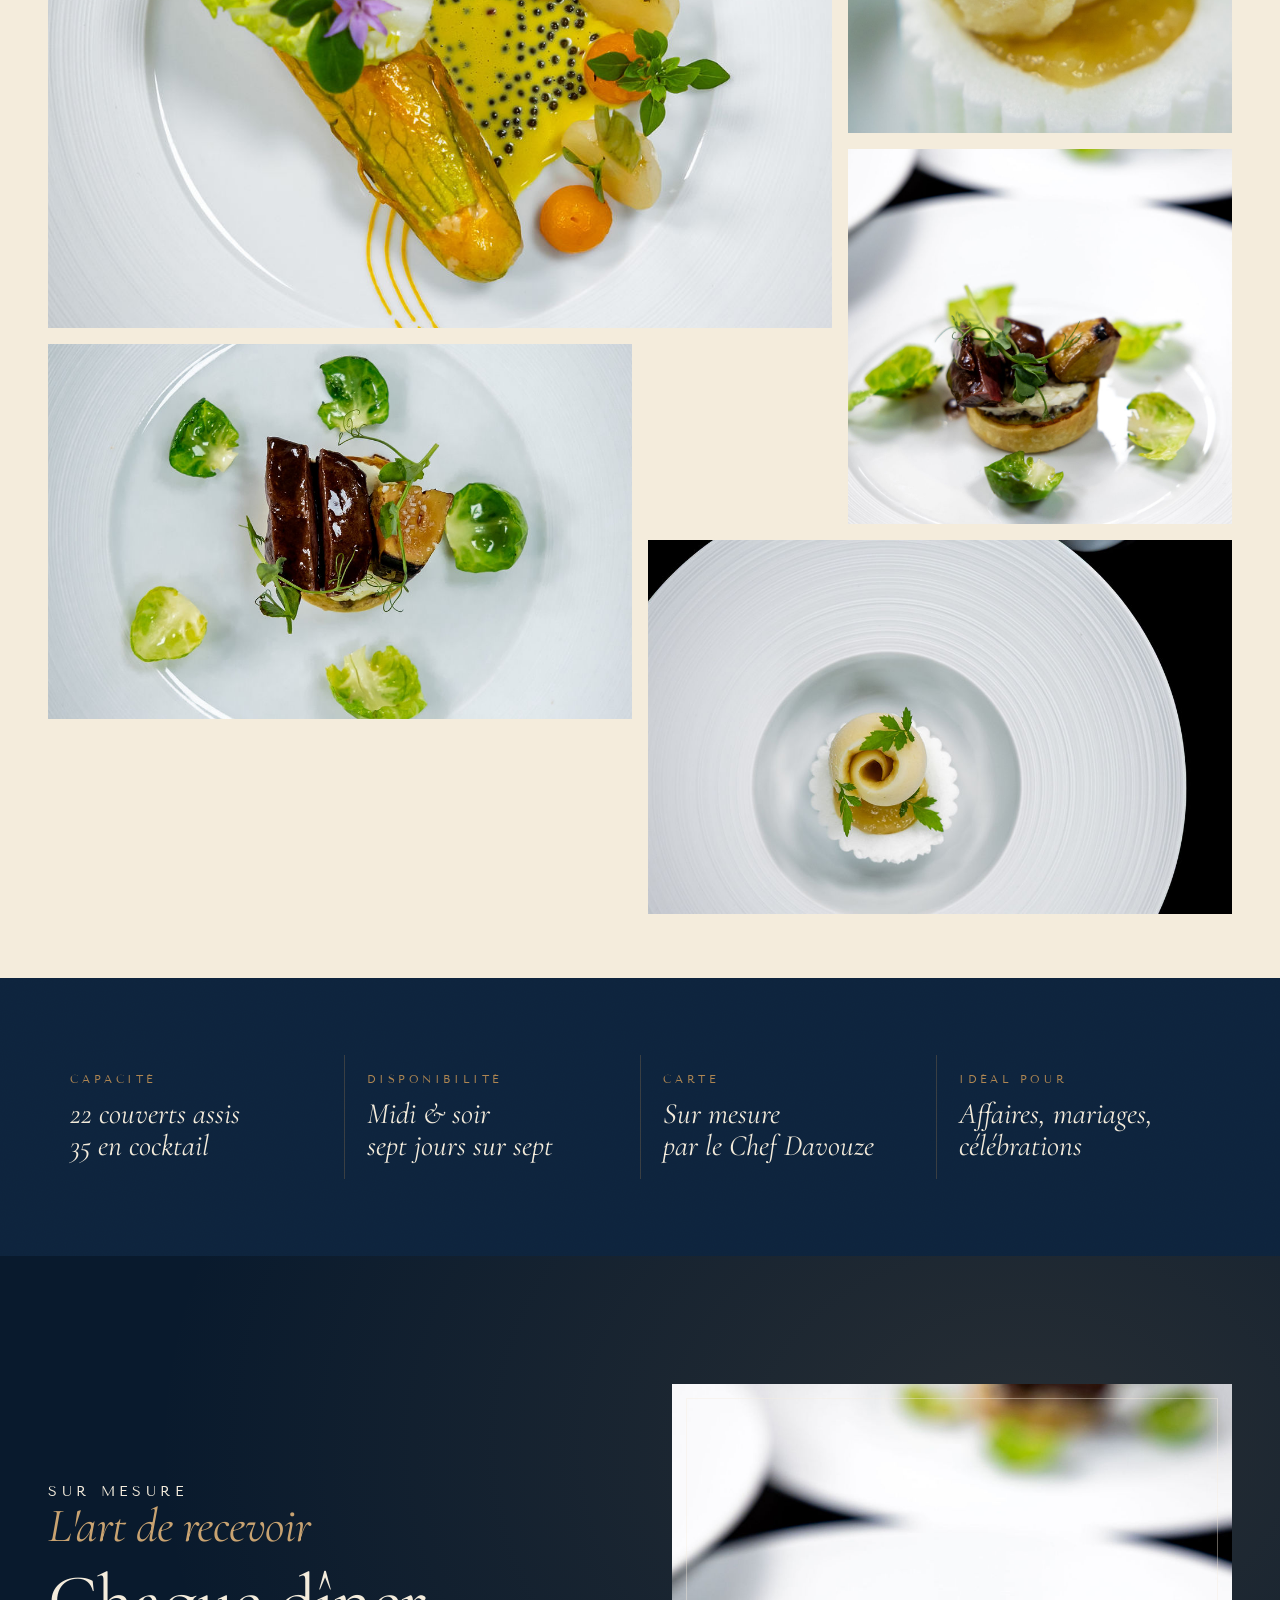
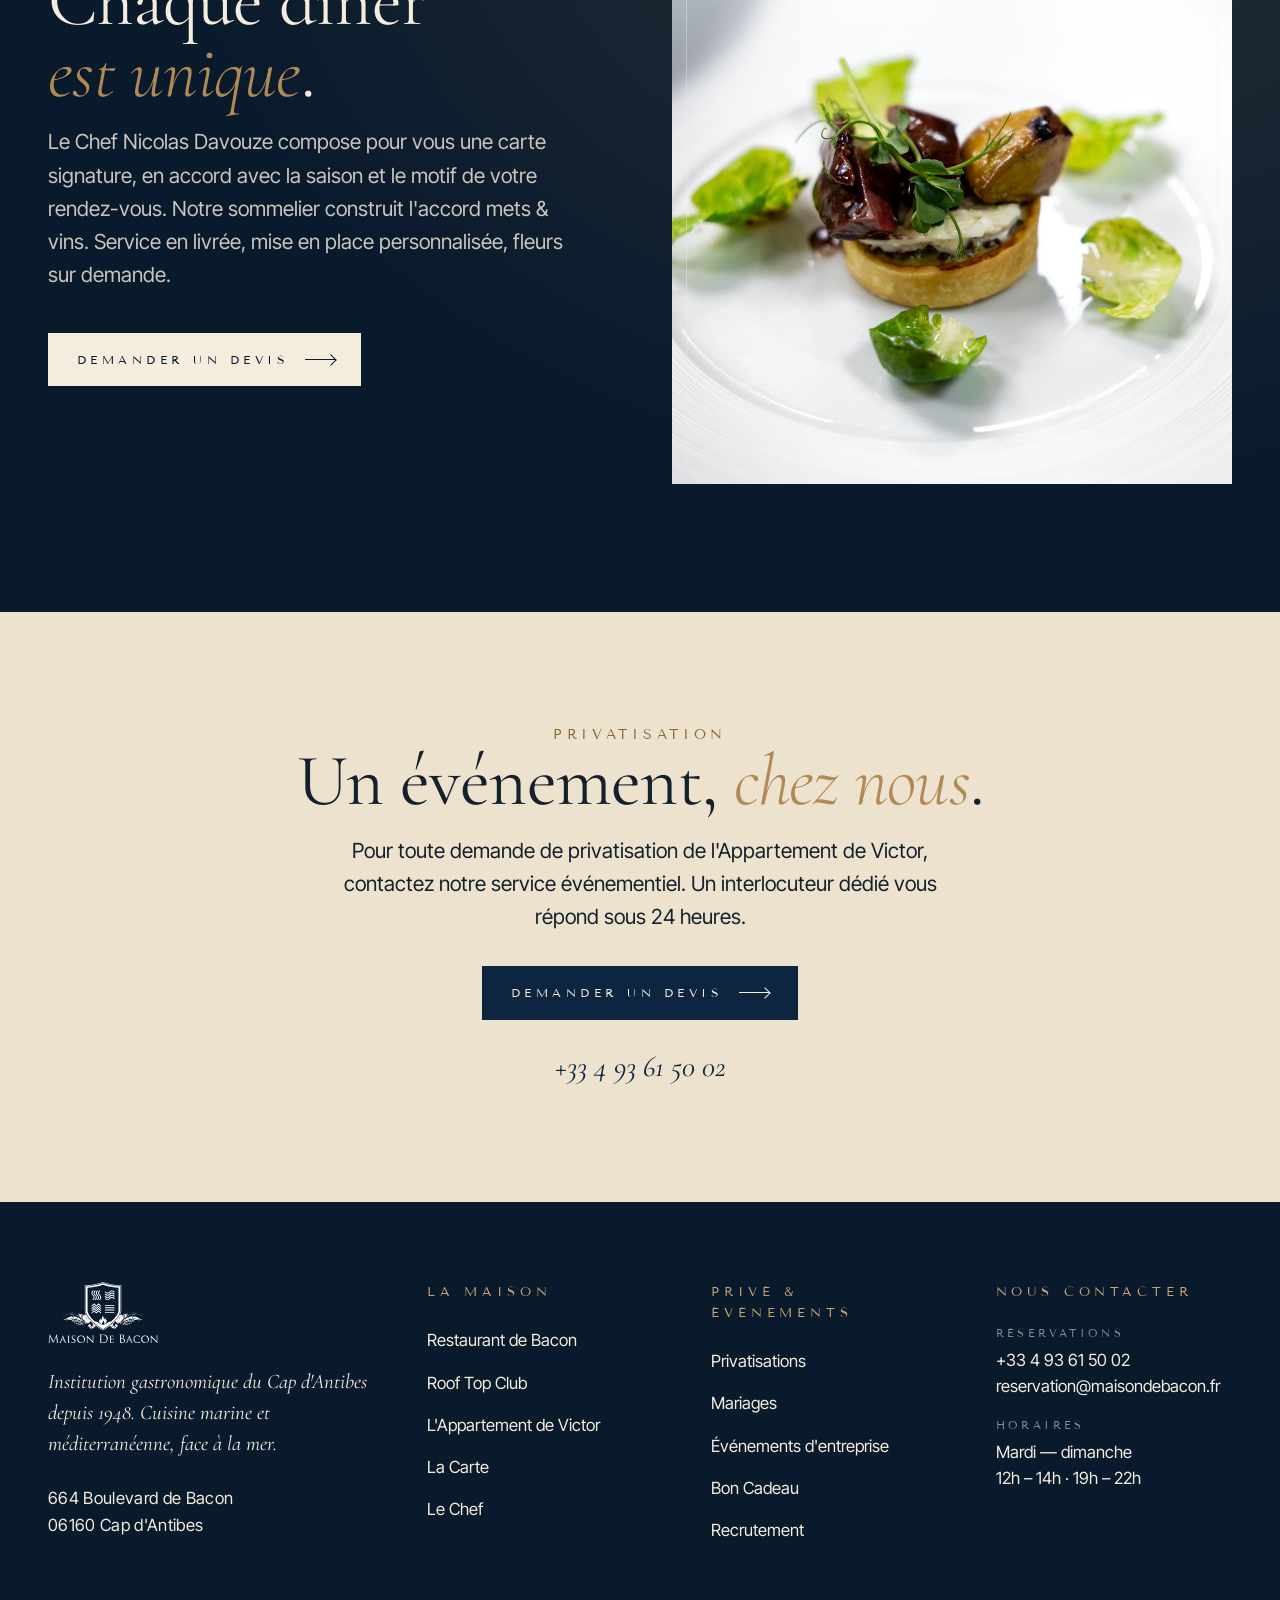
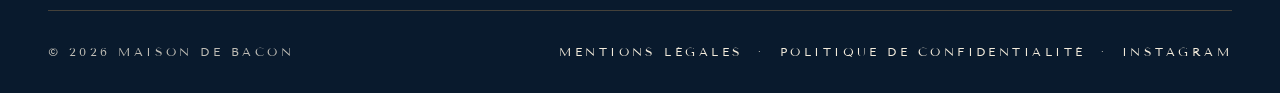
==== commit 3bd544a3: "Refine homepage hero — calmer photo, single-column stack, tighter copy - Swap hero image from busy i" ====
--- a/appartement.html
+++ b/appartement.html
@@ -32,7 +32,7 @@
 <link rel="preload" as="image" href="assets/img/boyron-3.jpg" fetchpriority="high">
 <link rel="preconnect" href="https://fonts.googleapis.com">
 <link rel="preconnect" href="https://fonts.gstatic.com" crossorigin>
-<link rel="stylesheet" href="styles.css?v=10">
+<link rel="stylesheet" href="styles.css?v=11">
 </head>
 
 <body>
--- a/styles.css
+++ b/styles.css
@@ -146,6 +146,10 @@
 .nav__brand img { width: 38px; height: auto; }
 .nav__brand-mark { display: none; }
 @media (min-width: 720px) { .nav__brand-mark { display: inline; } }
+/* On the home page the hero already shows the brand at full scale — hide the
+   nav wordmark in its top state to remove the duplicate. It returns once the
+   solid nav background kicks in. */
+.page-home .nav:not(.is-scrolled) .nav__brand-mark { display: none; }
 .nav__menu {
   display: none; gap: clamp(1.2rem, 2vw, 2rem);
   font-family: var(--eyebrow); font-size: 0.78rem;
@@ -213,18 +217,18 @@
 }
 .hero__media {
   position: absolute; inset: 0;
-  background-image: url("assets/img/hero-terrace.jpg");
+  background-image: url("assets/img/photo-sea.jpg");
   background-size: cover;
-  background-position: center 40%;
-  filter: saturate(0.92) contrast(1.02) brightness(0.78);
+  background-position: center 50%;
+  filter: saturate(0.95) contrast(1.02) brightness(0.74);
   transform: scale(1.06);
   animation: heroBreath 18s var(--ease) both;
 }
 .hero__media::after {
   content: ""; position: absolute; inset: 0;
   background:
-    linear-gradient(180deg, rgba(9,26,45,0.55) 0%, rgba(9,26,45,0.05) 28%, rgba(9,26,45,0.0) 50%, rgba(9,26,45,0.65) 100%),
-    linear-gradient(90deg, rgba(9,26,45,0.5), rgba(9,26,45,0));
+    linear-gradient(180deg, rgba(9,26,45,0.55) 0%, rgba(9,26,45,0.18) 28%, rgba(9,26,45,0.18) 50%, rgba(9,26,45,0.78) 100%),
+    linear-gradient(90deg, rgba(9,26,45,0.62) 0%, rgba(9,26,45,0.1) 55%, rgba(9,26,45,0) 100%);
 }
 @keyframes heroBreath { from { transform: scale(1.16); } to { transform: scale(1.04); } }
 
@@ -240,8 +244,9 @@
 
 .hero__inner {
   position: relative; z-index: 2;
-  display: grid;
-  gap: clamp(2rem, 6vh, 4rem);
+  display: flex; flex-direction: column; align-items: flex-start;
+  gap: clamp(1.4rem, 3.5vh, 2.4rem);
+  max-width: 720px;
   padding-bottom: clamp(2rem, 8vh, 6rem);
 }
 .hero__shield {
@@ -270,23 +275,19 @@
   letter-spacing: 0.32em; text-transform: uppercase;
   color: var(--cream);
 }
-.hero__bottom {
-  display: grid; gap: 2rem;
-  grid-template-columns: 1fr;
-  align-items: end;
-}
-@media (min-width: 820px) {
-  .hero__bottom { grid-template-columns: 1fr auto; }
-}
 .hero__lede {
-  max-width: 36ch;
+  display: inline-flex; flex-wrap: wrap; align-items: baseline; gap: 0.7rem;
   font-family: var(--display);
   font-style: italic;
-  font-weight: 300;
+  font-weight: 400;
   font-size: var(--step-1);
-  line-height: 1.45;
-  color: rgba(244, 236, 220, 0.86);
-}
+  line-height: 1.4;
+  color: var(--cream);
+  margin-top: 0.4rem;
+}
+.hero__lede em { font-style: italic; color: var(--gold-bright); font-weight: 400; }
+.hero__lede-sep { color: var(--gold); font-style: normal; opacity: 0.7; }
+.hero__cta { margin-top: 0.6rem; }
 .hero__cta {
   display: inline-flex; align-items: center; gap: 1rem;
   padding: 1.05rem 1.6rem 1.05rem 1.8rem;
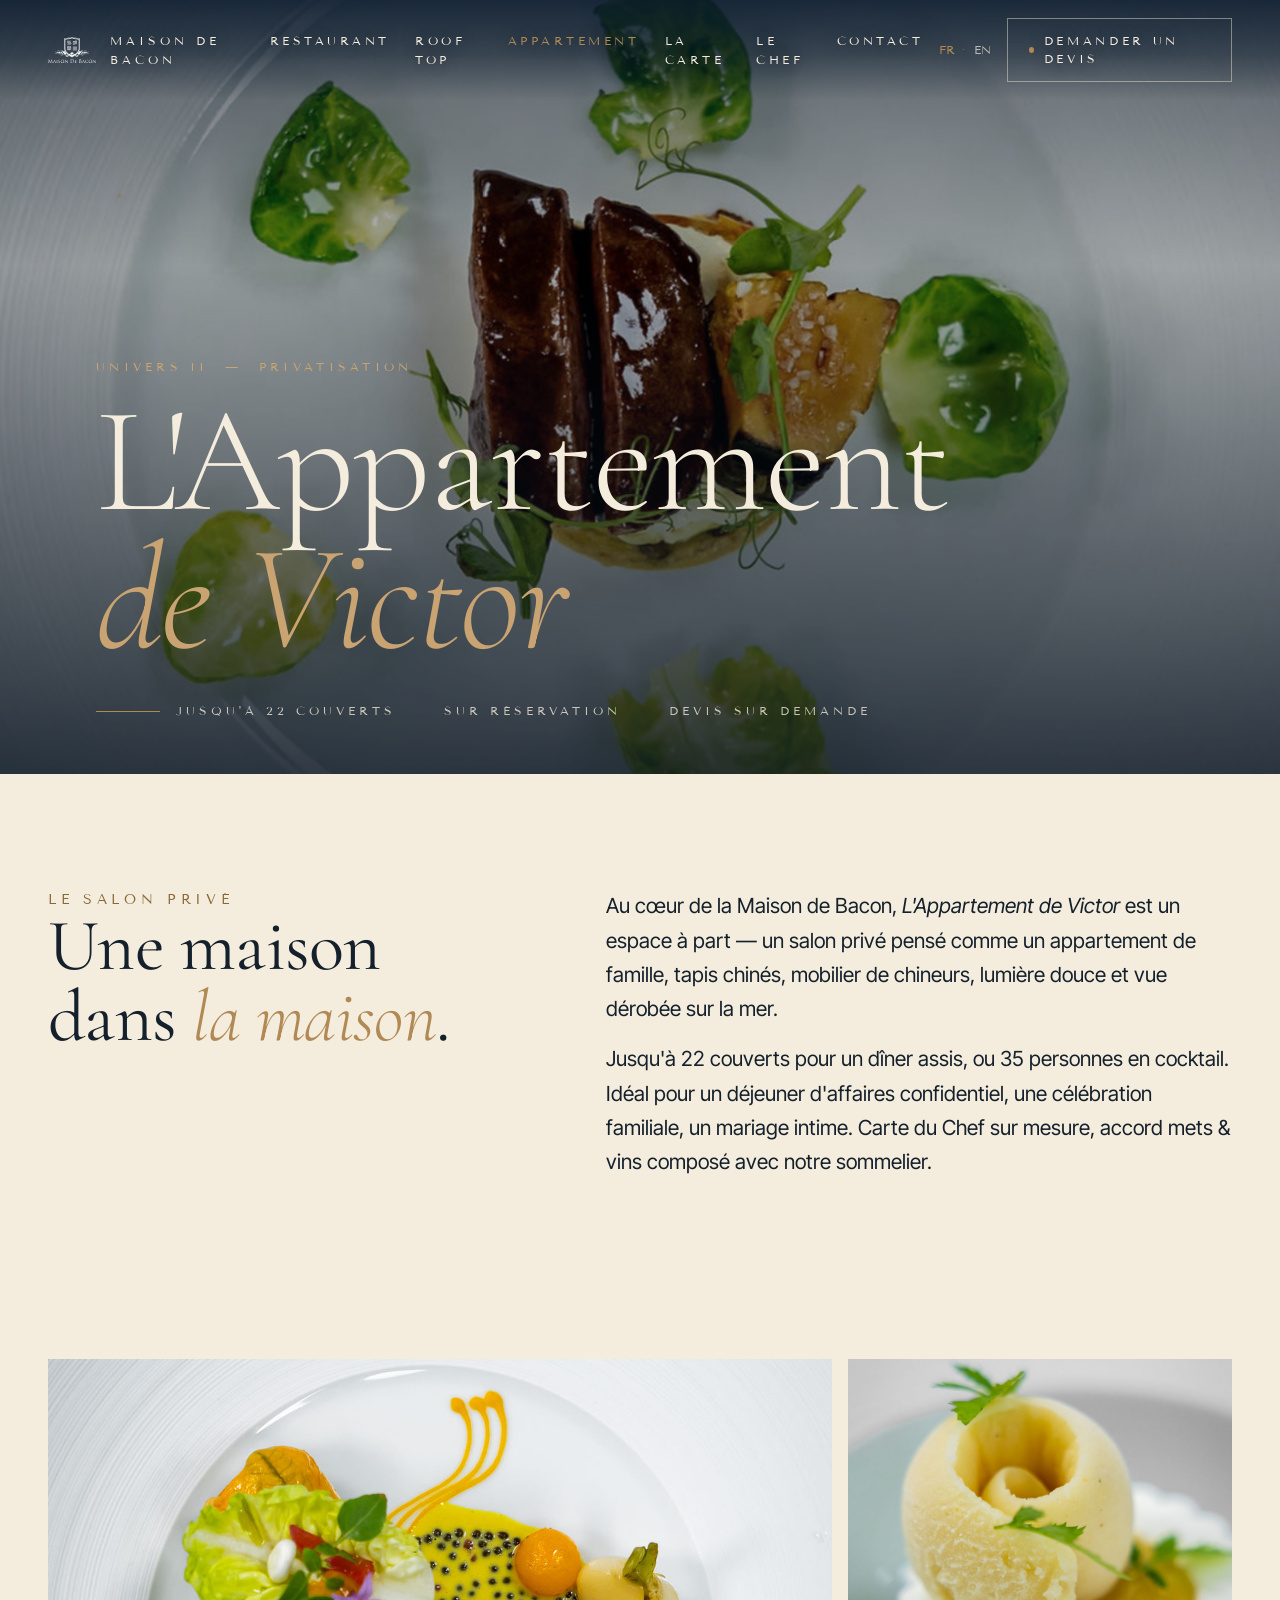
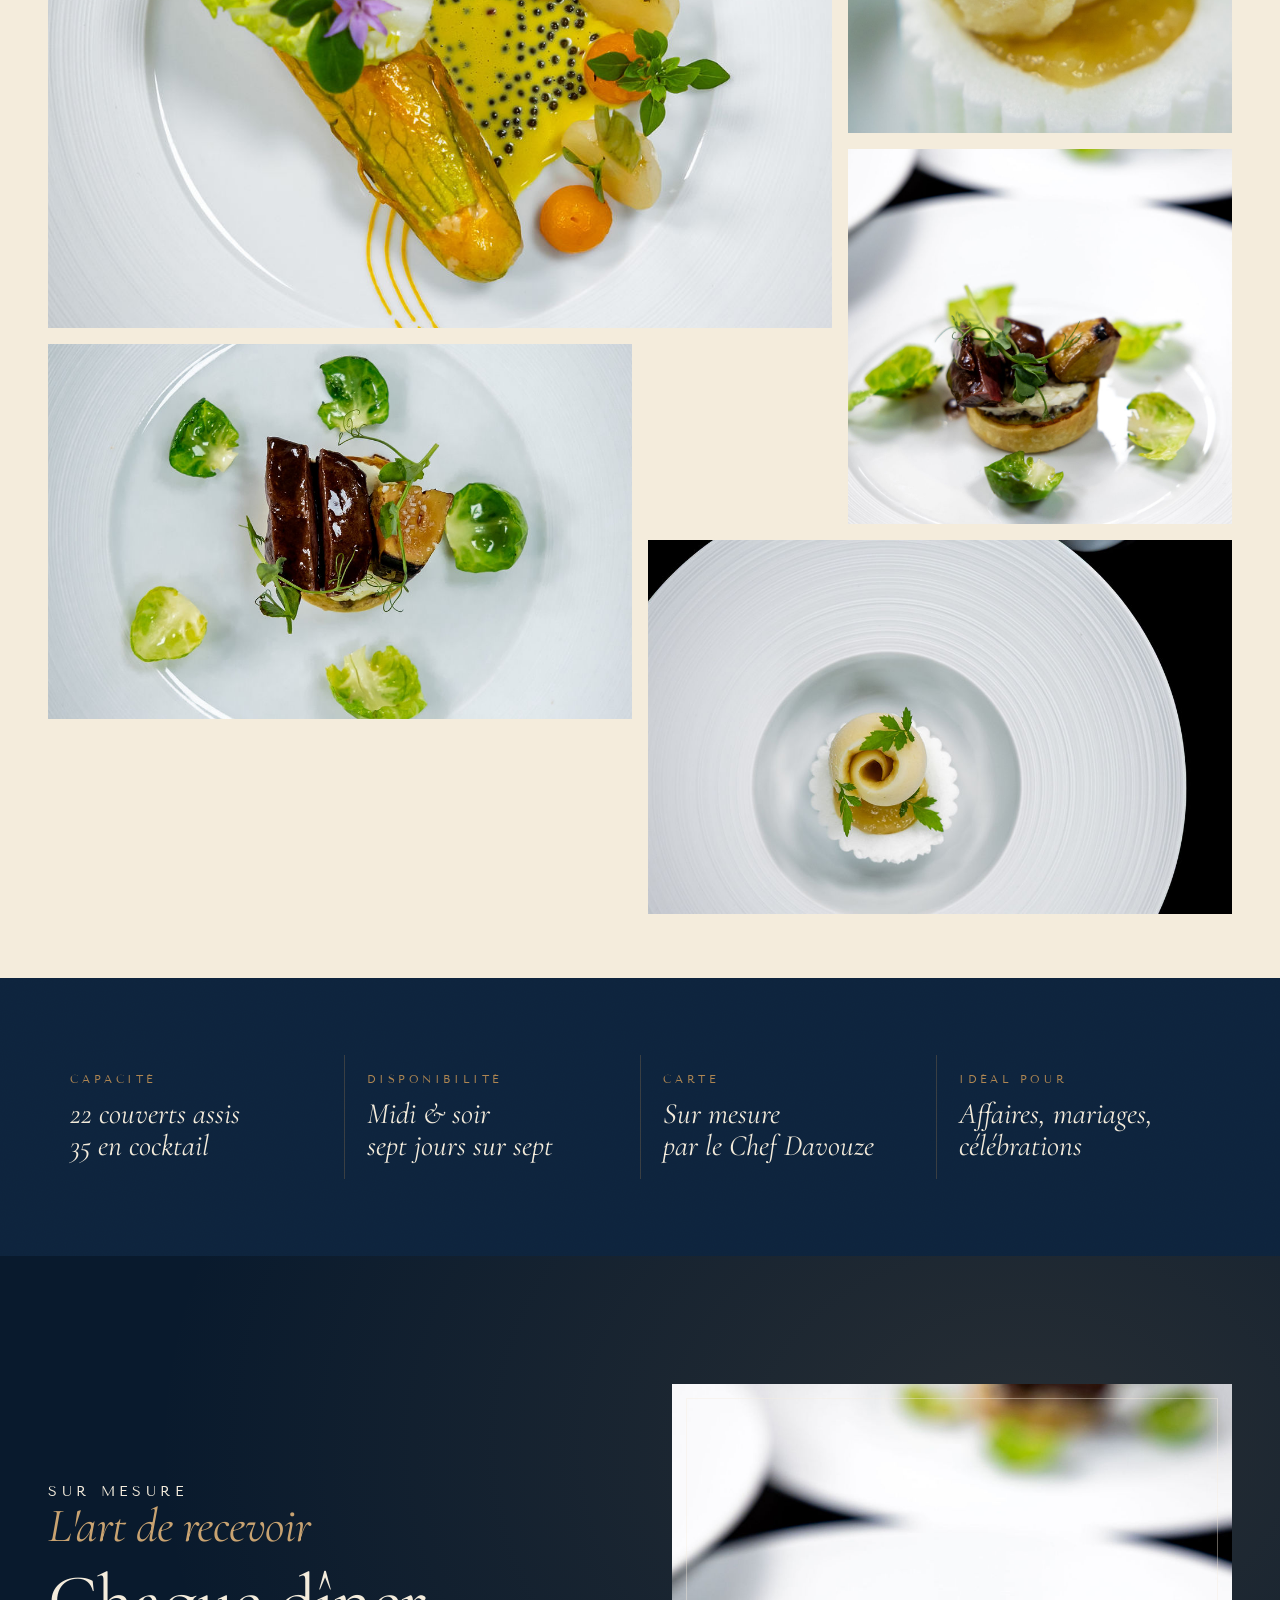
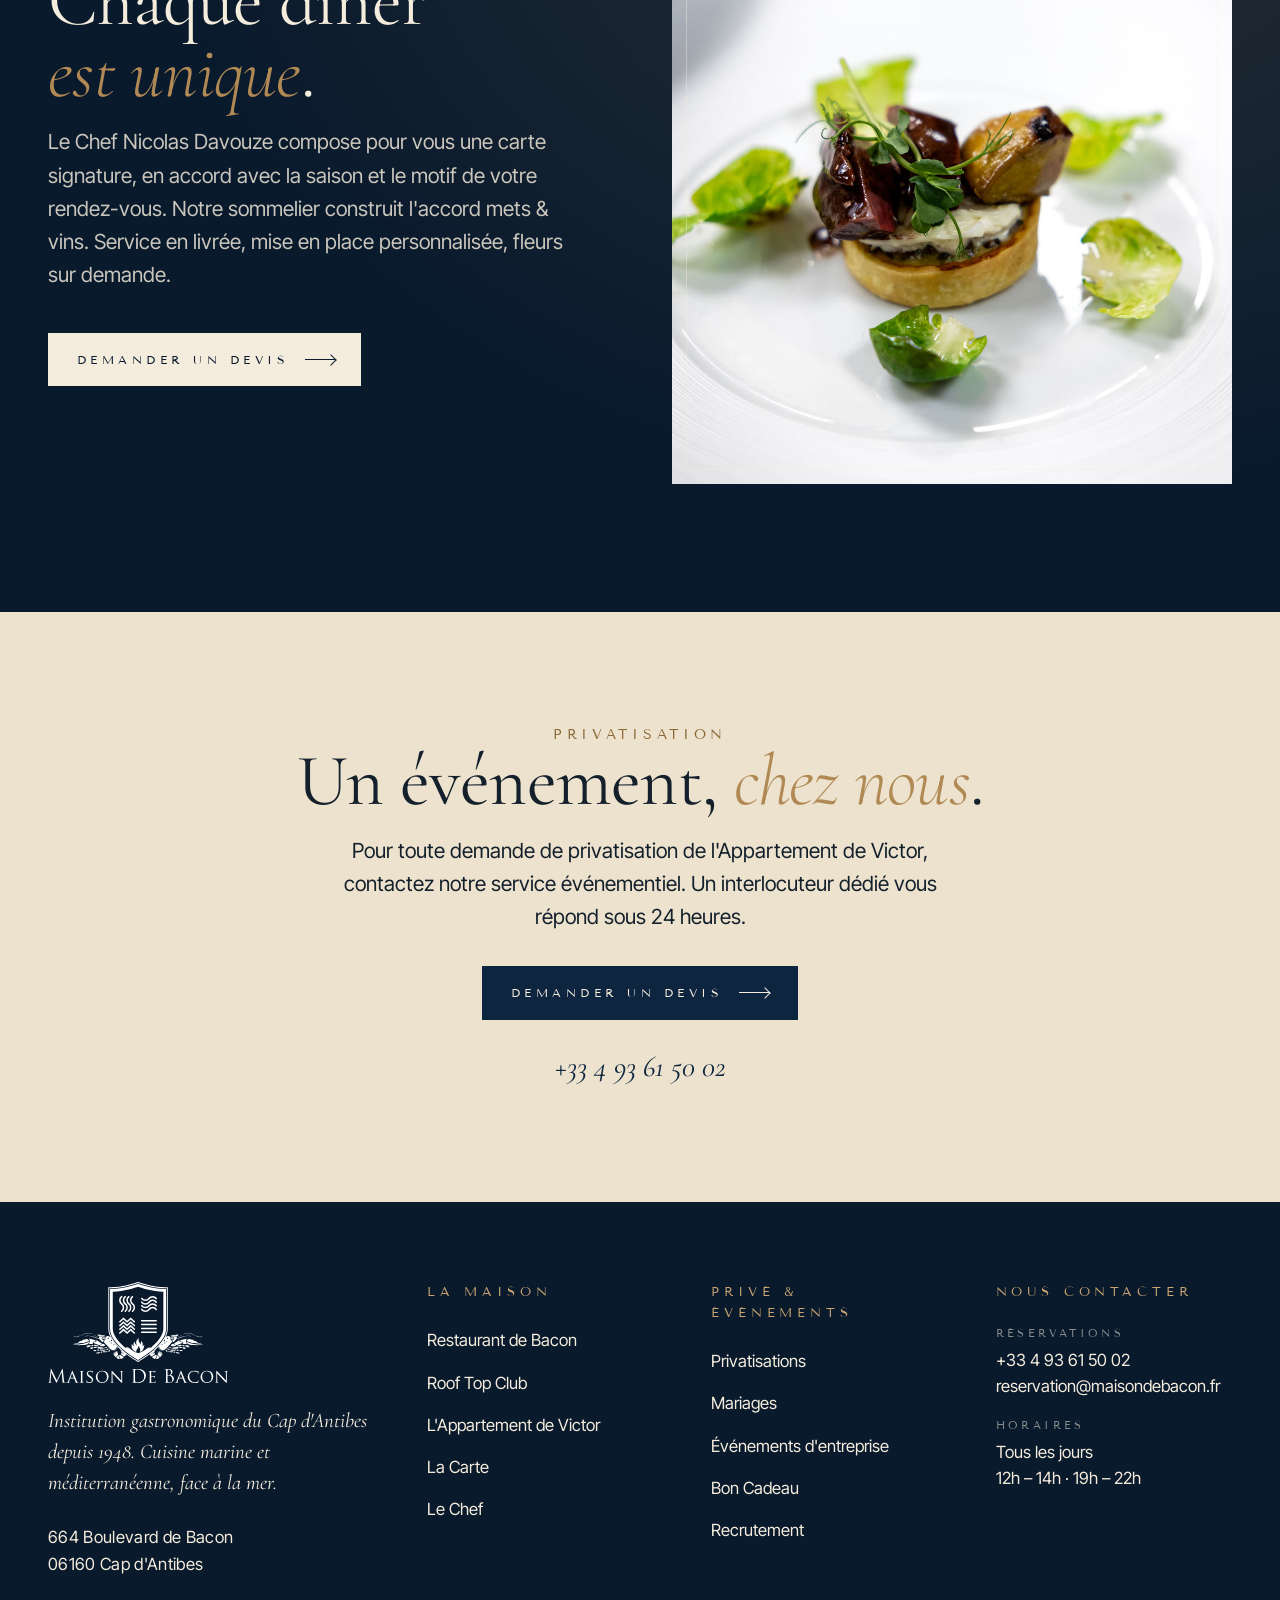
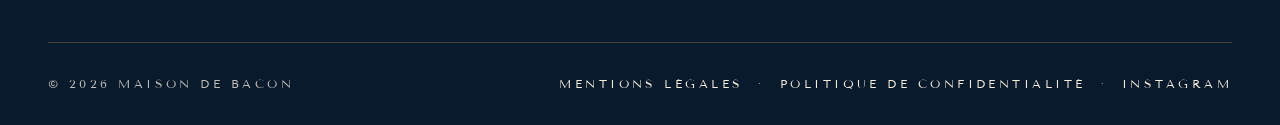
==== commit ec84c346: "Polish hero typography, add scroll-driven crest, correct opening hours Hero - Roll "depuis 1948" int" ====
--- a/appartement.html
+++ b/appartement.html
@@ -32,7 +32,7 @@
 <link rel="preload" as="image" href="assets/img/boyron-3.jpg" fetchpriority="high">
 <link rel="preconnect" href="https://fonts.googleapis.com">
 <link rel="preconnect" href="https://fonts.gstatic.com" crossorigin>
-<link rel="stylesheet" href="styles.css?v=11">
+<link rel="stylesheet" href="styles.css?v=12">
 </head>
 
 <body>
@@ -280,7 +280,7 @@
         </div>
         <div class="footer__contact-row">
           <p class="footer__contact-label">Horaires</p>
-          <p class="footer__contact-value">Mardi — dimanche<br>12h – 14h · 19h – 22h</p>
+          <p class="footer__contact-value">Tous les jours<br>12h – 14h · 19h – 22h</p>
         </div>
       </div>
     </div>
--- a/styles.css
+++ b/styles.css
@@ -143,7 +143,15 @@
   font-size: 0.78rem;
   text-transform: uppercase;
 }
-.nav__brand img { width: 38px; height: auto; }
+.nav__brand img {
+  width: 48px; height: auto;
+  transition: width 0.4s var(--ease), opacity 0.45s var(--ease);
+}
+
+/* Home page: the hero shows the crest at full scale, so the nav crest
+   stays invisible until the solid-nav state kicks in on scroll. */
+.page-home .nav:not(.is-scrolled) .nav__brand img { opacity: 0; }
+.page-home .nav.is-scrolled .nav__brand img { opacity: 1; }
 .nav__brand-mark { display: none; }
 @media (min-width: 720px) { .nav__brand-mark { display: inline; } }
 /* On the home page the hero already shows the brand at full scale — hide the
@@ -256,6 +264,28 @@
   opacity: 0.18; pointer-events: none;
   mix-blend-mode: screen;
 }
+
+/* Full-scale heraldic crest in the top-left of the home-page hero.
+   Fades and scales away once the user starts scrolling, handing the
+   logo over to the small one in the nav bar. */
+.hero__crest {
+  position: absolute; z-index: 3;
+  top: clamp(1.4rem, 2.5vh, 2rem);
+  left: var(--gutter);
+  transform-origin: top left;
+  display: block;
+  transition: opacity 0.5s var(--ease), transform 0.6s var(--ease);
+  pointer-events: auto;
+}
+.hero__crest img {
+  width: clamp(120px, 14vw, 180px); height: auto;
+  filter: drop-shadow(0 6px 24px rgba(9, 26, 45, 0.45));
+}
+.is-scrolled .hero__crest {
+  opacity: 0;
+  transform: translateY(-8px) scale(0.85);
+  pointer-events: none;
+}
 .hero__title {
   font-family: var(--display);
   font-weight: 300;
@@ -269,7 +299,8 @@
   display: block;
 }
 .hero__tagline {
-  display: flex; flex-wrap: wrap; align-items: center; gap: 0.9rem;
+  display: flex; flex-wrap: nowrap; align-items: center; gap: 0.9rem;
+  white-space: nowrap;
   font-family: var(--eyebrow);
   font-size: var(--step--1);
   letter-spacing: 0.32em; text-transform: uppercase;
@@ -280,8 +311,8 @@
   font-family: var(--display);
   font-style: italic;
   font-weight: 400;
-  font-size: var(--step-1);
-  line-height: 1.4;
+  font-size: var(--step-2);
+  line-height: 1.3;
   color: var(--cream);
   margin-top: 0.4rem;
 }
@@ -660,7 +691,7 @@
 }
 @media (min-width: 760px) { .footer__top { grid-template-columns: 1.4fr 1fr 1fr 1fr; } }
 
-.footer__brand img { width: 110px; opacity: 1; }
+.footer__brand img { width: 180px; opacity: 1; }
 .footer__intro {
   margin-top: 1.4rem; max-width: 36ch;
   font-family: var(--display); font-style: italic; font-weight: 400;
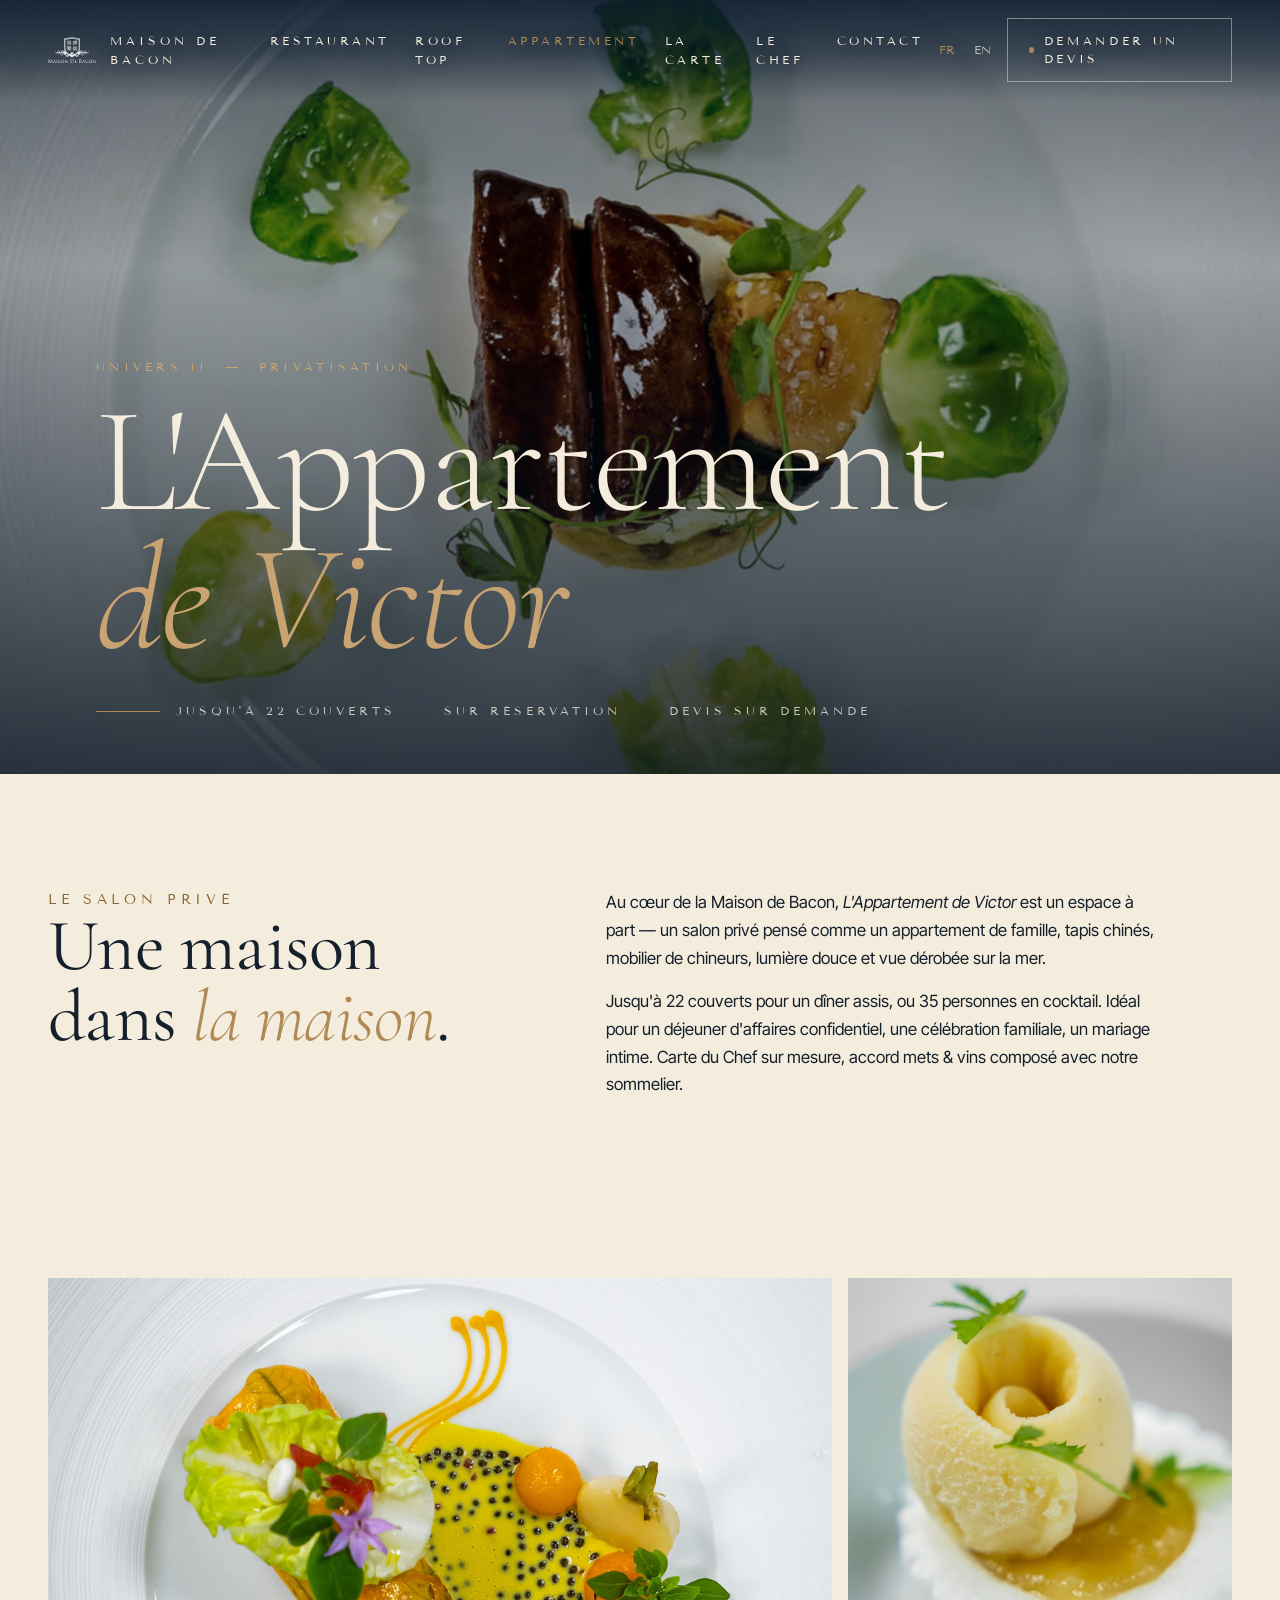
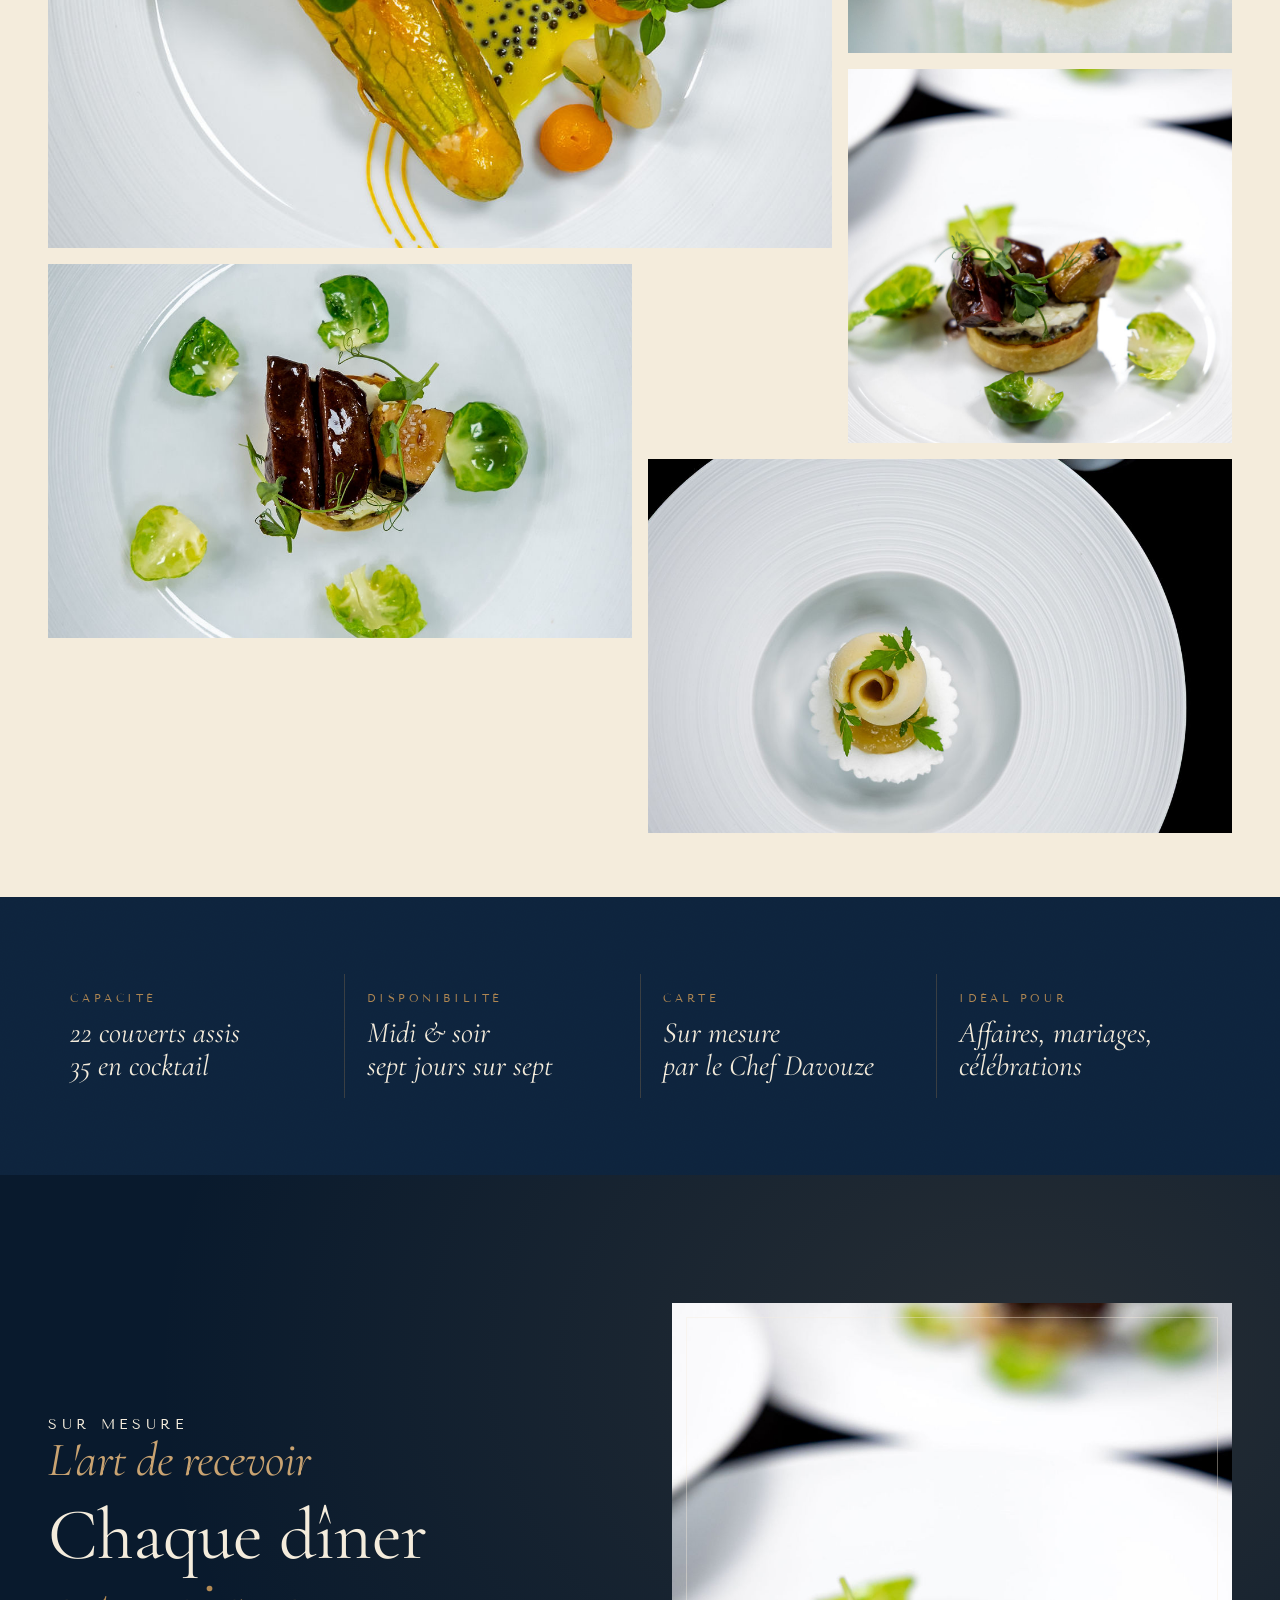
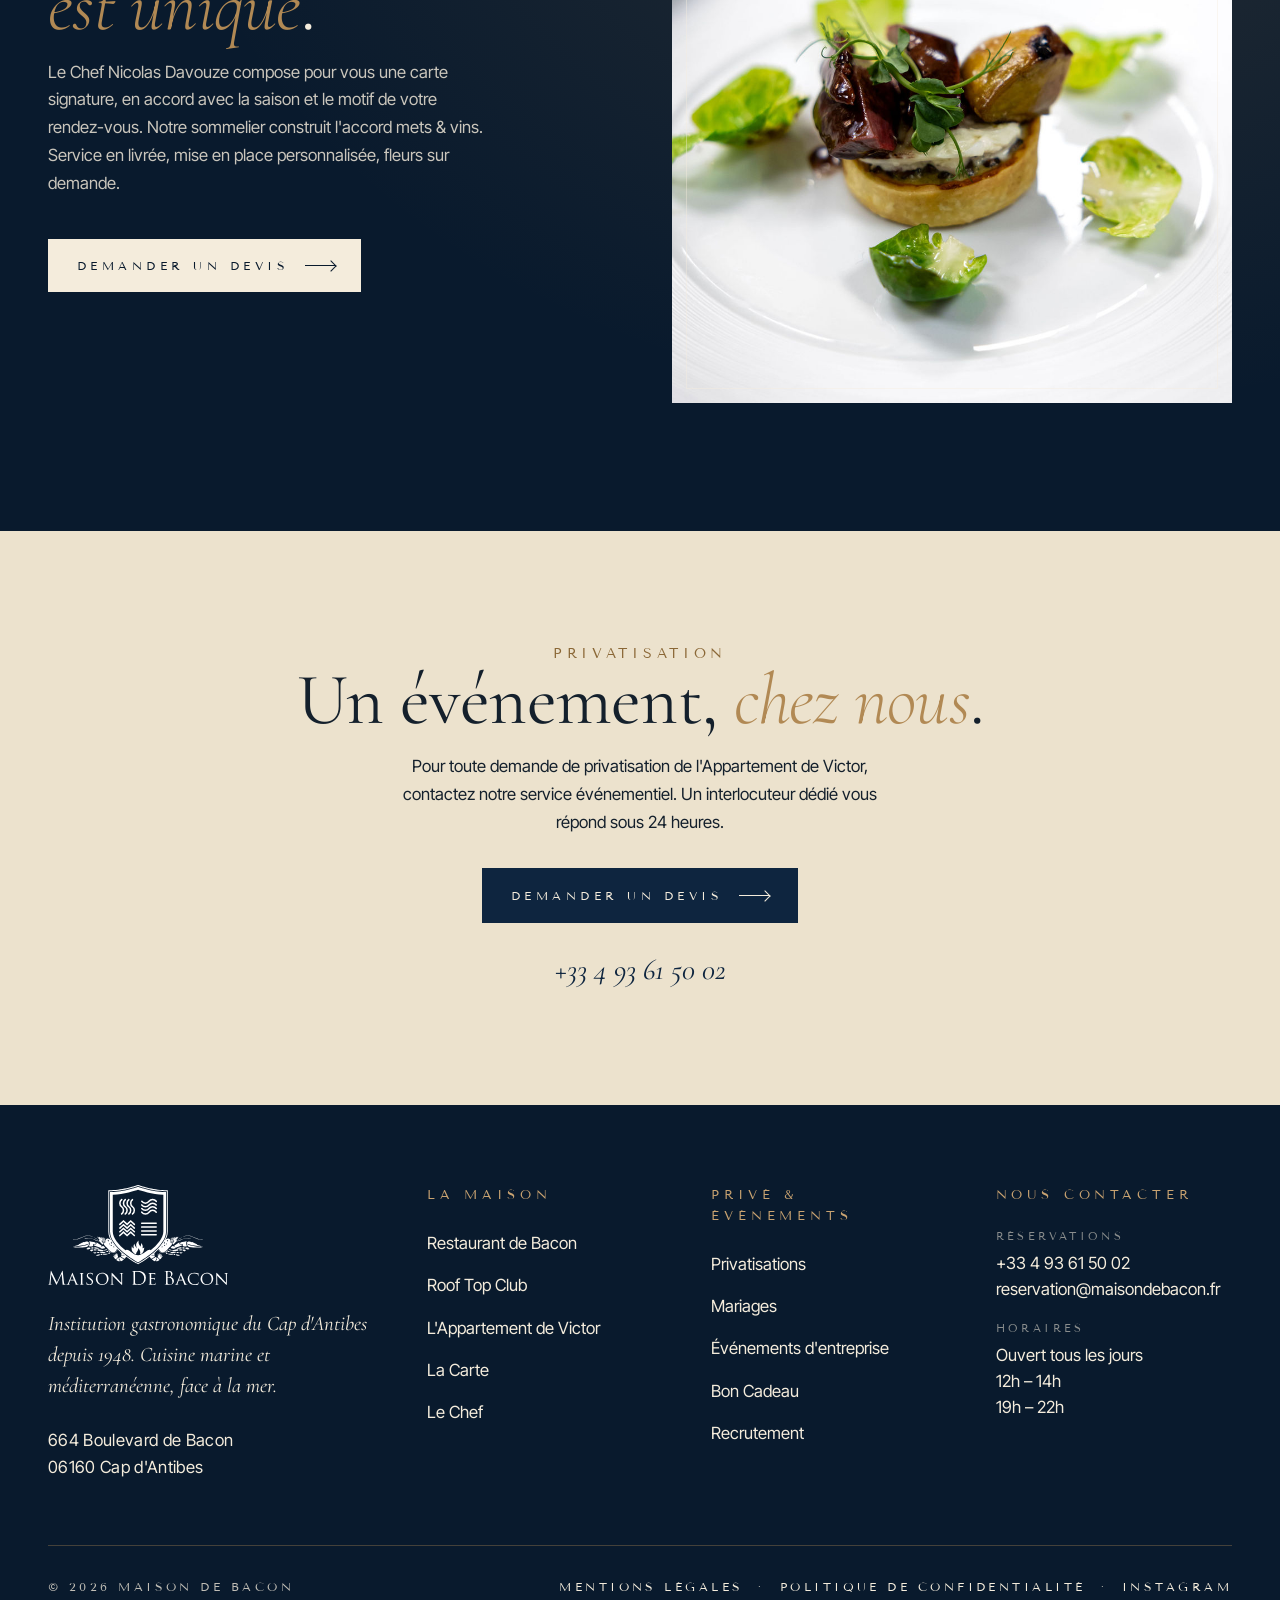
==== commit 3657400a: "Polish prologue, swap inaccurate photos, standardise body copy - Rebuild prologue: drop drop-cap/ita" ====
--- a/appartement.html
+++ b/appartement.html
@@ -32,7 +32,7 @@
 <link rel="preload" as="image" href="assets/img/boyron-3.jpg" fetchpriority="high">
 <link rel="preconnect" href="https://fonts.googleapis.com">
 <link rel="preconnect" href="https://fonts.gstatic.com" crossorigin>
-<link rel="stylesheet" href="styles.css?v=12">
+<link rel="stylesheet" href="styles.css?v=15">
 </head>
 
 <body>
@@ -280,7 +280,7 @@
         </div>
         <div class="footer__contact-row">
           <p class="footer__contact-label">Horaires</p>
-          <p class="footer__contact-value">Tous les jours<br>12h – 14h · 19h – 22h</p>
+          <p class="footer__contact-value">Ouvert tous les jours<br>12h – 14h<br>19h – 22h</p>
         </div>
       </div>
     </div>
--- a/styles.css
+++ b/styles.css
@@ -393,8 +393,8 @@
 .section-head__lede {
   max-width: 50ch;
   color: var(--ink);
-  font-size: var(--step-1);
-  line-height: 1.55;
+  font-size: var(--step-0);
+  line-height: 1.65;
 }
 .section-head__lede em { font-style: italic; color: var(--gold); }
 
@@ -425,21 +425,30 @@
   .prologue__grid { grid-template-columns: 1.05fr 1fr; align-items: center; }
 }
 .prologue__copy { max-width: 56ch; }
-.prologue__copy p {
-  font-size: var(--step-1);
+
+.prologue__title {
+  margin-top: 1rem;
+  font-size: var(--step-3);
+  line-height: 1.05;
+  text-wrap: balance;
+}
+
+.prologue__lede,
+.prologue__body {
+  margin-top: 1.4rem;
+  font-size: var(--step-0);
   line-height: 1.65;
   color: rgba(20, 32, 44, 0.86);
-  margin-block: 1rem;
-}
-.prologue__copy p:first-of-type::first-letter {
+}
+
+.prologue__asterism {
+  margin: 1.6rem 0;
+  text-align: left;
   font-family: var(--display);
-  font-style: italic;
-  font-weight: 400;
-  font-size: 4.4em;
-  float: left;
-  line-height: 0.85;
-  padding: 0.18em 0.18em 0 0;
+  font-size: var(--step-1);
+  letter-spacing: 0.6em;
   color: var(--gold);
+  opacity: 0.55;
 }
 .prologue__media {
   position: relative;
@@ -465,24 +474,26 @@
   font-size: 0.7rem; letter-spacing: 0.3em; text-transform: uppercase;
 }
 .prologue__stats {
-  margin-top: 2rem;
-  display: grid; grid-template-columns: repeat(3, 1fr);
+  margin-top: 2.4rem;
+  display: grid; grid-template-columns: repeat(2, 1fr);
   border-top: 1px solid var(--rule);
 }
 .prologue__stat {
-  padding: 1.5rem 0.5rem 0;
+  padding: 1.5rem 1rem 0 0;
   border-right: 1px solid var(--rule);
 }
-.prologue__stat:last-child { border-right: 0; }
+.prologue__stat:last-child { border-right: 0; padding-left: 1.5rem; padding-right: 0; }
 .prologue__stat-num {
   font-family: var(--display); font-style: italic;
-  font-size: var(--step-3); line-height: 1; color: var(--gold);
-}
+  font-size: var(--step-3); line-height: 1; color: var(--gold-deep);
+}
+.prologue__stat-frac { font-size: 0.55em; color: var(--gold); margin-left: 0.05em; }
 .prologue__stat-label {
-  margin-top: 0.4rem;
+  margin-top: 0.5rem;
   font-family: var(--eyebrow);
   font-size: 0.7rem; letter-spacing: 0.28em; text-transform: uppercase;
   color: rgba(20,32,44,0.7);
+  line-height: 1.5;
 }
 
 /* ============================================================
@@ -594,7 +605,7 @@
   font-size: 0.78rem; letter-spacing: 0.32em; text-transform: uppercase;
   color: var(--gold);
 }
-.chef__copy { margin-top: 1.4rem; font-size: var(--step-1); line-height: 1.65; max-width: 50ch; }
+.chef__copy { margin-top: 1.4rem; font-size: var(--step-0); line-height: 1.65; max-width: 50ch; }
 .chef__copy p + p { margin-top: 1rem; }
 
 .accolades {
@@ -643,7 +654,7 @@
   font-size: var(--step-4); line-height: 0.98; letter-spacing: -0.01em;
   margin-block: 1rem;
 }
-.event__lede { color: rgba(244,236,220,0.82); font-size: var(--step-1); line-height: 1.6; max-width: 44ch; }
+.event__lede { color: rgba(244,236,220,0.82); font-size: var(--step-0); line-height: 1.65; max-width: 44ch; }
 .event__price {
   margin-top: 1.6rem;
   display: inline-flex; align-items: baseline; gap: 1rem;
@@ -1007,7 +1018,7 @@
   font-size: var(--step-4); line-height: 0.98;
 }
 .venue-intro__title em { font-style: italic; color: var(--gold); }
-.venue-intro__copy { font-size: var(--step-1); line-height: 1.65; max-width: 56ch; }
+.venue-intro__copy { font-size: var(--step-0); line-height: 1.65; max-width: 56ch; }
 .venue-intro__copy p + p { margin-top: 1rem; }
 
 /* venue gallery — diagonal/asymmetric */
@@ -1068,7 +1079,7 @@
   margin-bottom: 1rem;
 }
 .book__title em { font-style: italic; color: var(--gold); }
-.book__lede { max-width: 50ch; margin: 0 auto 2rem; font-size: var(--step-1); line-height: 1.6; }
+.book__lede { max-width: 50ch; margin: 0 auto 2rem; font-size: var(--step-0); line-height: 1.65; }
 .book__cta {
   display: inline-flex; align-items: center; gap: 1rem;
   padding: 1.1rem 1.8rem;
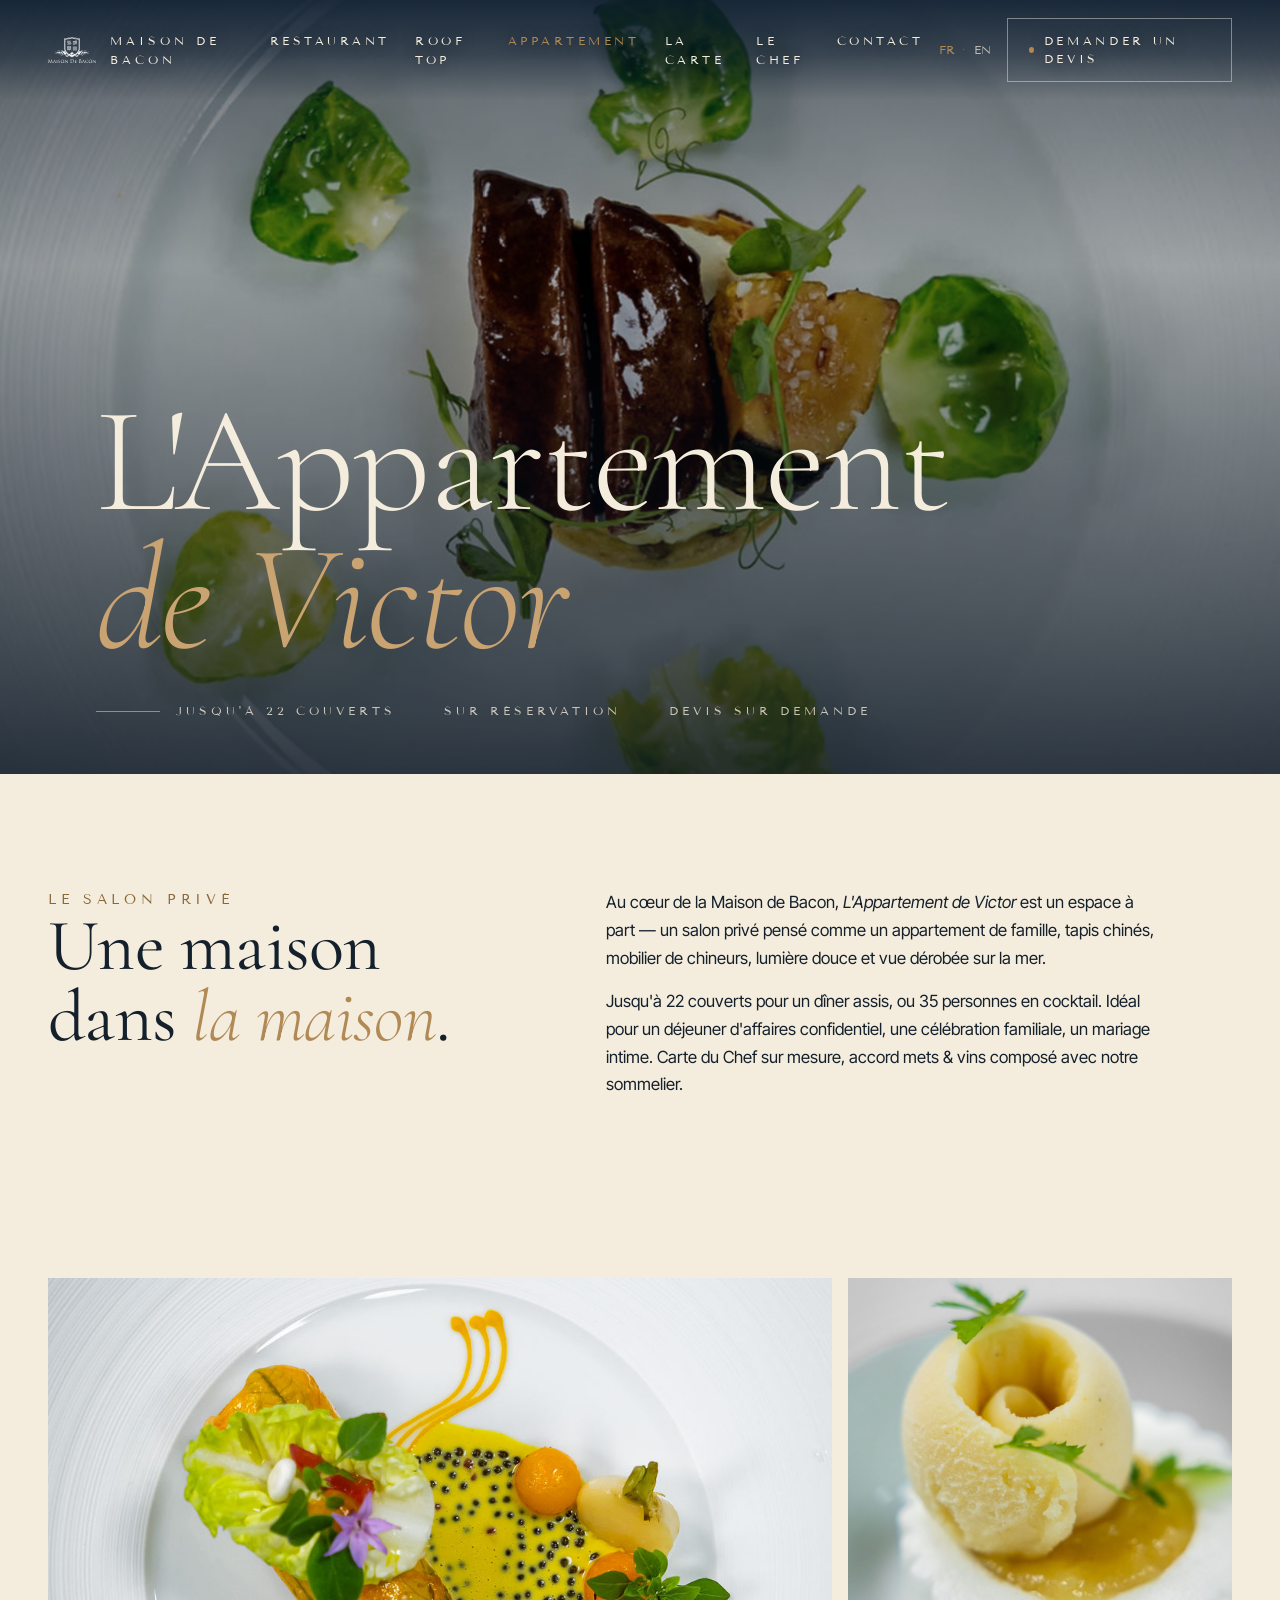
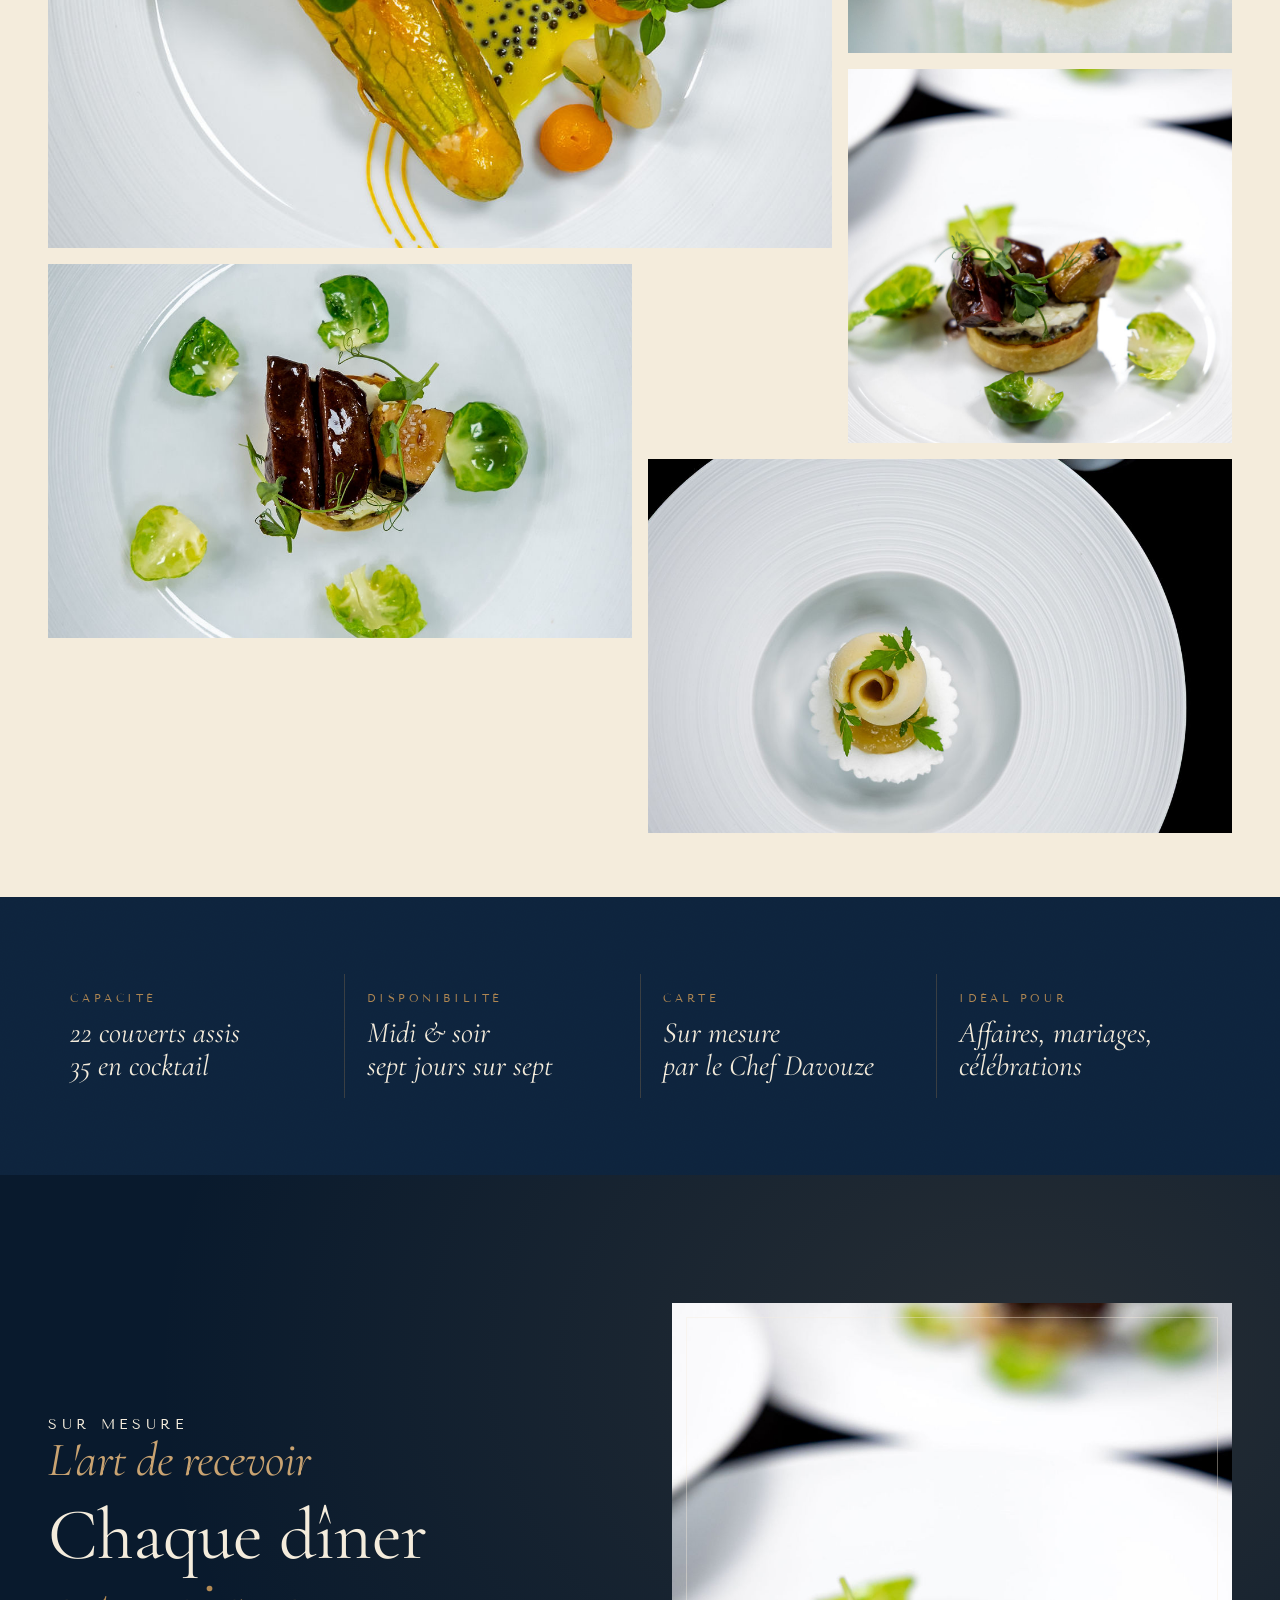
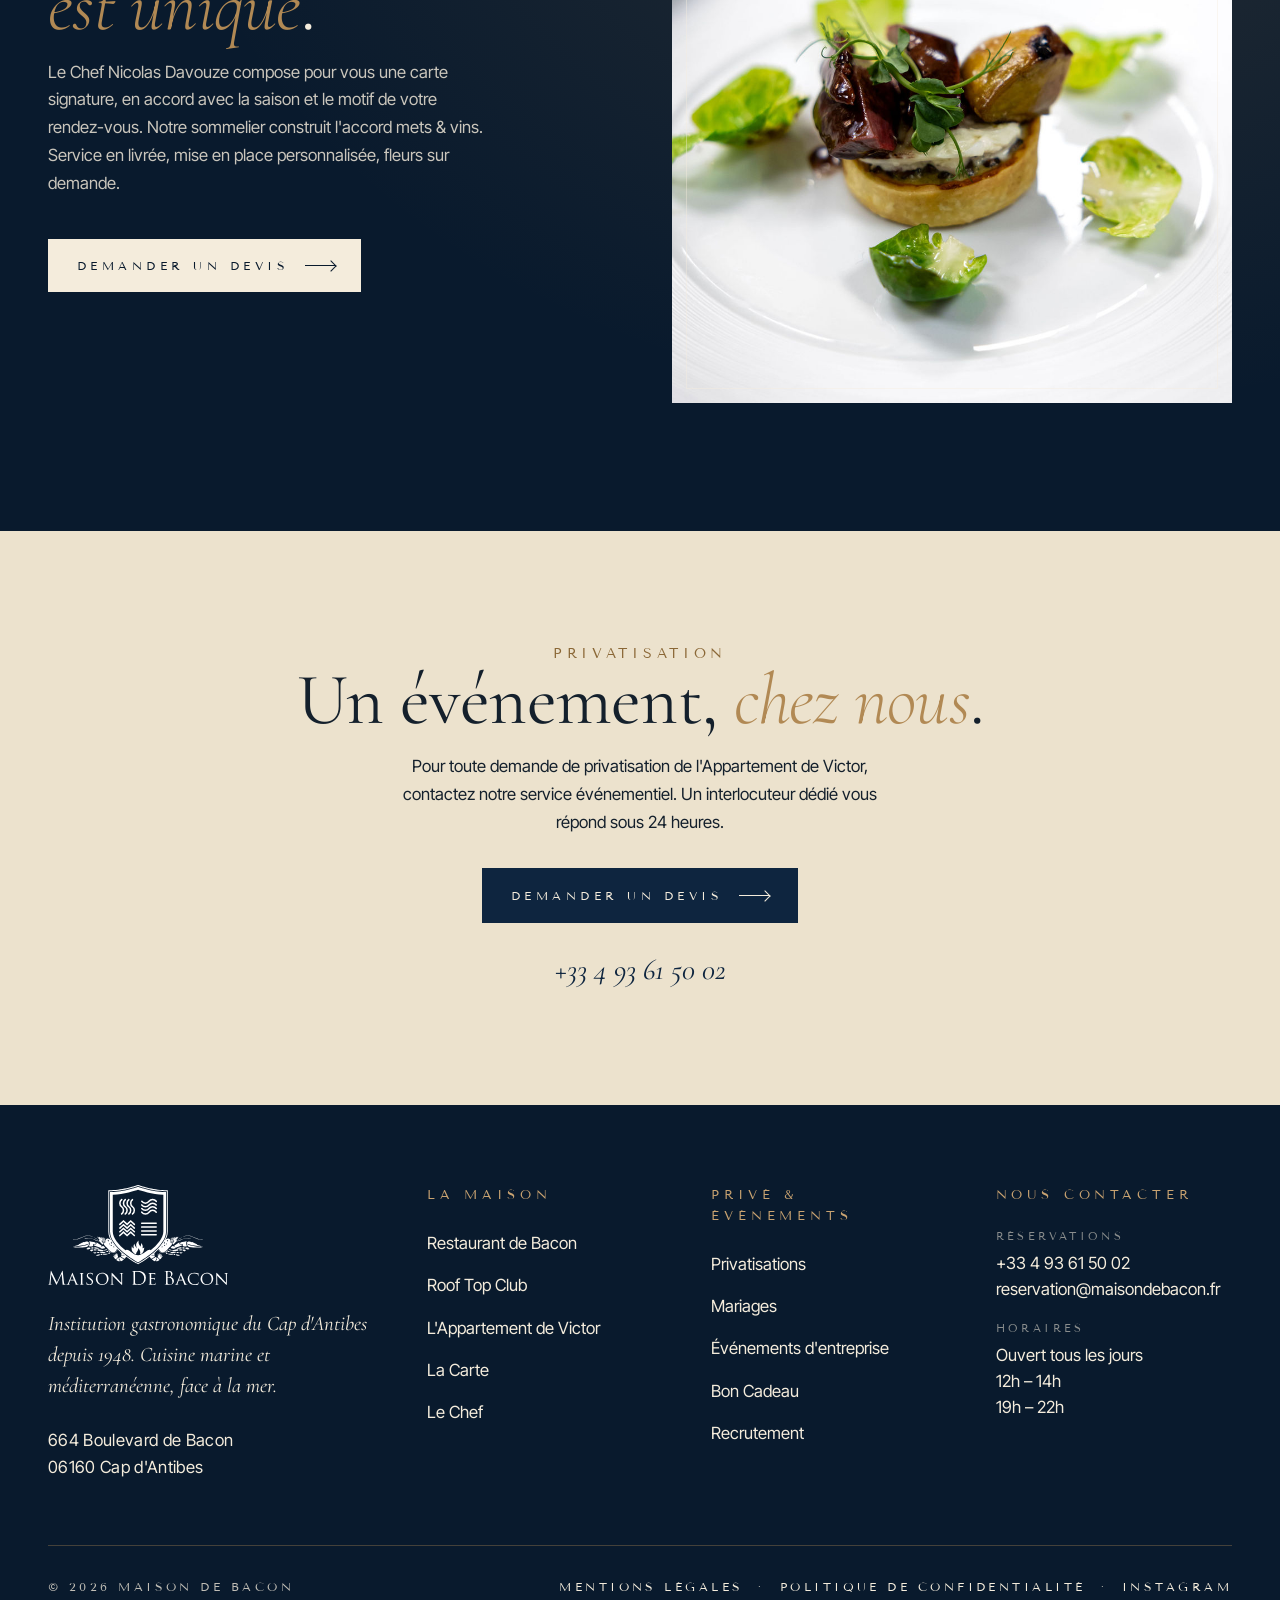
==== commit e535f71d: "Remove 'Univers I/II/III' eyebrow from venue heroes" ====
--- a/appartement.html
+++ b/appartement.html
@@ -32,7 +32,7 @@
 <link rel="preload" as="image" href="assets/img/boyron-3.jpg" fetchpriority="high">
 <link rel="preconnect" href="https://fonts.googleapis.com">
 <link rel="preconnect" href="https://fonts.gstatic.com" crossorigin>
-<link rel="stylesheet" href="styles.css?v=15">
+<link rel="stylesheet" href="styles.css?v=20">
 </head>
 
 <body>
@@ -49,7 +49,7 @@
     <a href="rooftop.html">Roof Top</a>
     <a href="appartement.html" aria-current="page" style="color:var(--gold)">Appartement</a>
     <a href="menu.html">La Carte</a>
-    <a href="index.html#chef">Le Chef</a>
+    <a href="chef.html">Le Chef</a>
     <a href="index.html#contact">Contact</a>
   </nav>
   <div style="display:flex;align-items:center;gap:1rem;">
@@ -73,7 +73,7 @@
     <a href="rooftop.html">Roof Top</a>
     <a href="appartement.html">Appartement</a>
     <a href="menu.html">La Carte</a>
-    <a href="index.html#chef">Le Chef</a>
+    <a href="chef.html">Le Chef</a>
     <a href="index.html#contact">Contact</a>
   </nav>
   <div class="mobile-panel__foot">
@@ -91,7 +91,6 @@
   <div class="venue-hero__media" style="background-image:url('assets/img/boyron-3.jpg')" role="presentation"></div>
 
   <div class="wrap venue-hero__inner">
-    <p class="venue-hero__index reveal">Univers II &nbsp;—&nbsp; Privatisation</p>
     <h1 class="venue-hero__title reveal reveal--delay-1">
       L'Appartement<br><em>de Victor</em>
     </h1>
@@ -256,7 +255,7 @@
           <li><a href="rooftop.html">Roof Top Club</a></li>
           <li><a href="appartement.html">L'Appartement de Victor</a></li>
           <li><a href="menu.html">La Carte</a></li>
-          <li><a href="index.html#chef">Le Chef</a></li>
+          <li><a href="chef.html">Le Chef</a></li>
         </ul>
       </div>
       <div>
--- a/styles.css
+++ b/styles.css
@@ -607,6 +607,22 @@
 }
 .chef__copy { margin-top: 1.4rem; font-size: var(--step-0); line-height: 1.65; max-width: 50ch; }
 .chef__copy p + p { margin-top: 1rem; }
+.chef__more {
+  margin-top: 2rem;
+  font-family: var(--eyebrow);
+  font-size: 0.78rem;
+  letter-spacing: 0.32em;
+  text-transform: uppercase;
+}
+.chef__more a {
+  color: var(--gold-deep);
+  border-bottom: 1px solid var(--gold);
+  padding-bottom: 0.25rem;
+  transition: color 0.3s var(--ease);
+}
+.chef__more a:hover { color: var(--navy); }
+.chef__more span { margin-left: 0.4em; transition: transform 0.3s var(--ease); display: inline-block; }
+.chef__more a:hover span { transform: translateX(0.25em); }
 
 .accolades {
   margin-top: 2rem; padding-top: 1.4rem;
@@ -1127,6 +1143,215 @@
 .mobile-panel__foot a { color: var(--gold-bright); }
 
 /* ============================================================
+   ARTICLE — single magazine spread (chef.html)
+   one narrow column, photographs interrupting the prose,
+   pull-quotes, no sectioning
+   ============================================================ */
+.page-article { background: var(--cream); }
+
+.article {
+  --col: min(64ch, 92vw);
+  --col-wide: min(96ch, 96vw);
+  display: grid;
+  grid-template-columns: 1fr;
+  justify-items: center;
+  padding: clamp(7rem, 14vh, 11rem) 0 clamp(4rem, 8vw, 6rem);
+  color: var(--ink);
+}
+.article > * {
+  width: var(--col);
+}
+
+.article__head {
+  text-align: center;
+  margin-bottom: clamp(2.5rem, 5vw, 4rem);
+}
+.article__kicker {
+  font-family: var(--eyebrow);
+  font-size: 0.74rem;
+  letter-spacing: 0.4em;
+  text-transform: uppercase;
+  color: var(--gold-deep);
+  margin-bottom: 1.5rem;
+}
+.article__title {
+  font-family: var(--display);
+  font-weight: 300;
+  font-size: clamp(3rem, 7vw, 5.5rem);
+  line-height: 0.96;
+  letter-spacing: -0.015em;
+  color: var(--navy);
+  margin: 0;
+  text-wrap: balance;
+}
+.article__title em {
+  font-style: italic;
+  font-weight: 300;
+  color: var(--gold);
+}
+.article__standfirst {
+  margin: 1.8rem auto 0;
+  max-width: 52ch;
+  font-family: var(--display);
+  font-style: italic;
+  font-weight: 300;
+  font-size: var(--step-1);
+  line-height: 1.45;
+  color: rgba(20, 32, 44, 0.78);
+  text-wrap: balance;
+}
+.article__byline {
+  margin-top: 2rem;
+  display: flex;
+  justify-content: center;
+  flex-wrap: wrap;
+  gap: 0.4rem 2rem;
+  padding-top: 1.2rem;
+  border-top: 1px solid var(--rule);
+  font-family: var(--eyebrow);
+  font-size: 0.7rem;
+  letter-spacing: 0.3em;
+  text-transform: uppercase;
+  color: rgba(20, 32, 44, 0.55);
+  max-width: 38ch;
+  margin-left: auto;
+  margin-right: auto;
+}
+
+.article__body {
+  font-family: var(--body);
+  font-size: var(--step-0);
+  line-height: 1.75;
+  color: rgba(20, 32, 44, 0.88);
+}
+.article__body p {
+  margin: 0 0 1.4rem;
+  hyphens: auto;
+  -webkit-hyphens: auto;
+}
+.article__body p:last-child { margin-bottom: 0; }
+.article__body em { font-style: italic; color: var(--gold-deep); }
+
+.article__h {
+  margin: 2.4rem 0 1.2rem;
+  font-family: var(--display);
+  font-weight: 400;
+  font-style: italic;
+  font-size: var(--step-2);
+  line-height: 1.15;
+  color: var(--navy);
+  text-wrap: balance;
+}
+.article__h::before {
+  content: "";
+  display: block;
+  width: 2.4rem;
+  height: 1px;
+  background: var(--gold);
+  margin-bottom: 1.2rem;
+}
+
+.dropcap {
+  float: left;
+  font-family: var(--display);
+  font-style: italic;
+  font-weight: 400;
+  font-size: 4.4em;
+  line-height: 0.85;
+  margin: 0.08em 0.12em 0 0;
+  color: var(--gold);
+}
+
+.article__figure {
+  margin: clamp(3rem, 6vw, 5rem) 0;
+}
+.article__figure img {
+  display: block;
+  width: 100%;
+  height: auto;
+}
+.article__figure figcaption {
+  margin-top: 0.9rem;
+  font-family: var(--display);
+  font-style: italic;
+  font-size: 0.95rem;
+  line-height: 1.5;
+  color: rgba(20, 32, 44, 0.6);
+  max-width: 48ch;
+}
+
+/* lead photo — wider than column */
+.article__figure--lead { width: var(--col-wide); }
+.article__figure--lead img { aspect-ratio: 5 / 4; object-fit: cover; }
+.article__figure--lead figcaption { margin-left: max(0px, calc((100% - var(--col)) / 2)); }
+
+/* full-bleed wide photo within the spread */
+.article__figure--wide { width: var(--col-wide); }
+.article__figure--wide img { aspect-ratio: 16 / 9; object-fit: cover; }
+.article__figure--wide figcaption { margin-left: max(0px, calc((100% - var(--col)) / 2)); }
+
+/* inset photo — slightly narrower than column, offset feel */
+.article__figure--inset { width: var(--col); max-width: 48ch; }
+.article__figure--inset img { aspect-ratio: 4 / 5; object-fit: cover; }
+.article__figure--inset figcaption { text-align: left; }
+
+.article__pullquote {
+  margin: clamp(3rem, 6vw, 5rem) 0;
+  border: 0;
+  padding: 0;
+  text-align: center;
+  width: 100vw;
+  max-width: 100vw;
+}
+.article__pullquote p {
+  margin: 0 auto;
+  padding: 0 var(--gutter);
+  font-family: var(--display);
+  font-style: italic;
+  font-weight: 300;
+  font-size: clamp(1.2rem, 2.4vw, 2.1rem);
+  line-height: 1.2;
+  color: var(--navy);
+  white-space: nowrap;
+}
+.article__pullquote p::before { content: "«\00a0"; color: var(--gold); font-style: italic; }
+.article__pullquote p::after  { content: "\00a0»";  color: var(--gold); font-style: italic; }
+.article__pullquote em { color: var(--gold-deep); font-style: italic; }
+
+.article__end {
+  margin: clamp(2.5rem, 5vw, 4rem) 0;
+  text-align: center;
+  font-family: var(--display);
+  font-style: italic;
+  font-size: var(--step-1);
+  letter-spacing: 0.5em;
+  color: var(--gold);
+  opacity: 0.7;
+}
+
+.article__foot {
+  text-align: center;
+  padding-top: clamp(2rem, 4vw, 3rem);
+  border-top: 1px solid var(--rule);
+}
+.article__cta-line {
+  font-family: var(--display);
+  font-style: italic;
+  font-size: var(--step-0);
+  line-height: 1.6;
+  color: rgba(20, 32, 44, 0.7);
+  max-width: 48ch;
+  margin: 0 auto 2rem;
+}
+.article__cta-line a {
+  color: var(--gold-deep);
+  border-bottom: 1px solid var(--gold);
+  padding-bottom: 0.1rem;
+}
+.article__cta-line a:hover { color: var(--navy); }
+.article__cta-row { margin: 0; }
+
+/* ============================================================
    MEDIA QUERIES & MOTION RESPECT
    ============================================================ */
 @media (prefers-reduced-motion: reduce) {
